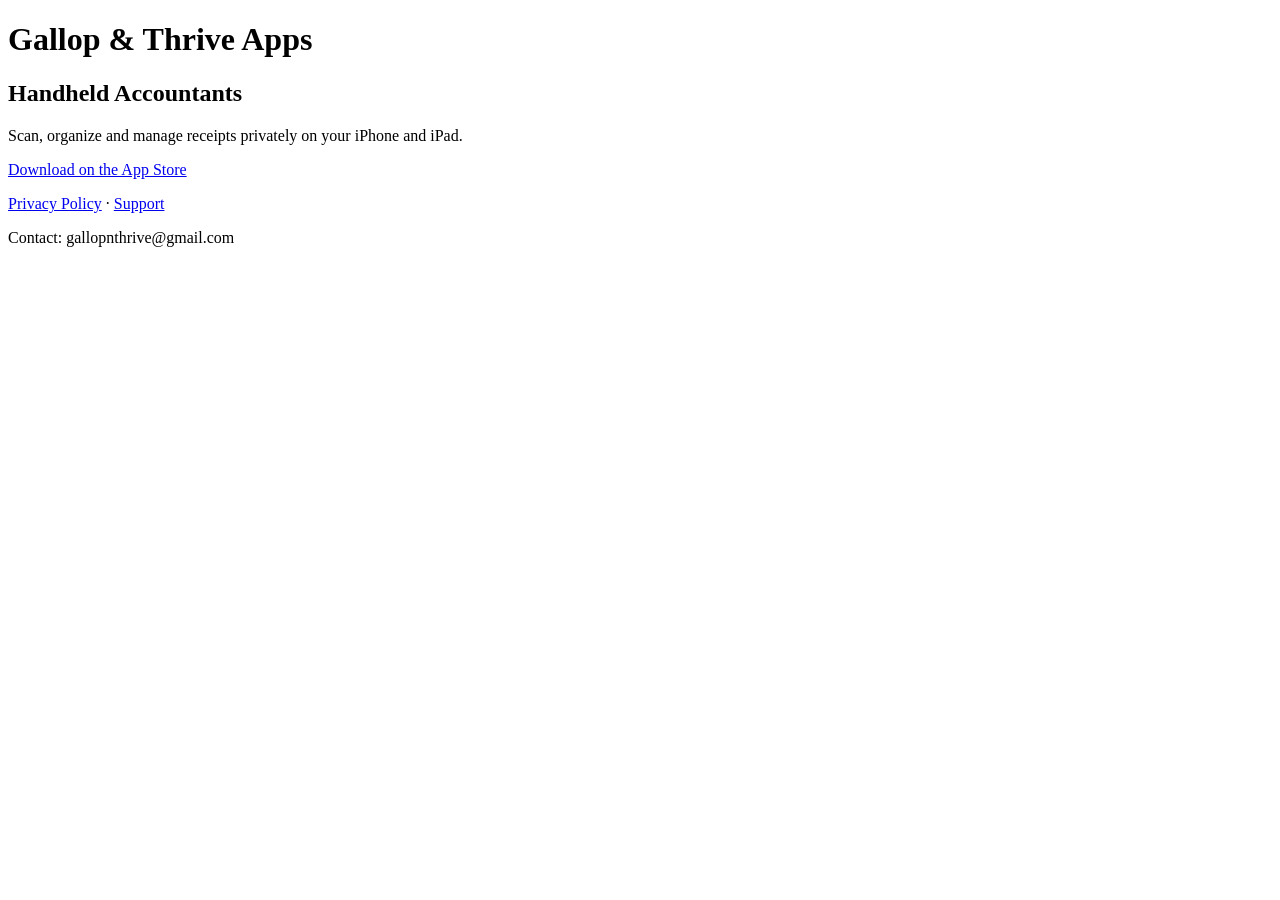
==== index.html @ af6ed869 "Create index.html" ====
<!doctype html>
<html lang="en">
<head>
    <meta charset="utf-8">
    <meta name="viewport" content="width=device-width, initial-scale=1">
    <title>Gallop & Thrive Apps</title>
</head>
<body>
    <main>
        <h1>Gallop & Thrive Apps</h1>

        <h2>Handheld Accountants</h2>
        <p>
            Scan, organize and manage receipts privately on your iPhone
            and iPad.
        </p>

        <p>
            <a href="https://apps.apple.com/app/id6785436951">
                Download on the App Store
            </a>
        </p>

        <p>
            <a href="/Handheld-Accountants/">Privacy Policy</a>
            ·
            <a href="/Handheld-Accountants/support.html">Support</a>
        </p>

        <p>Contact: gallopnthrive@gmail.com</p>
    </main>
</body>
</html>
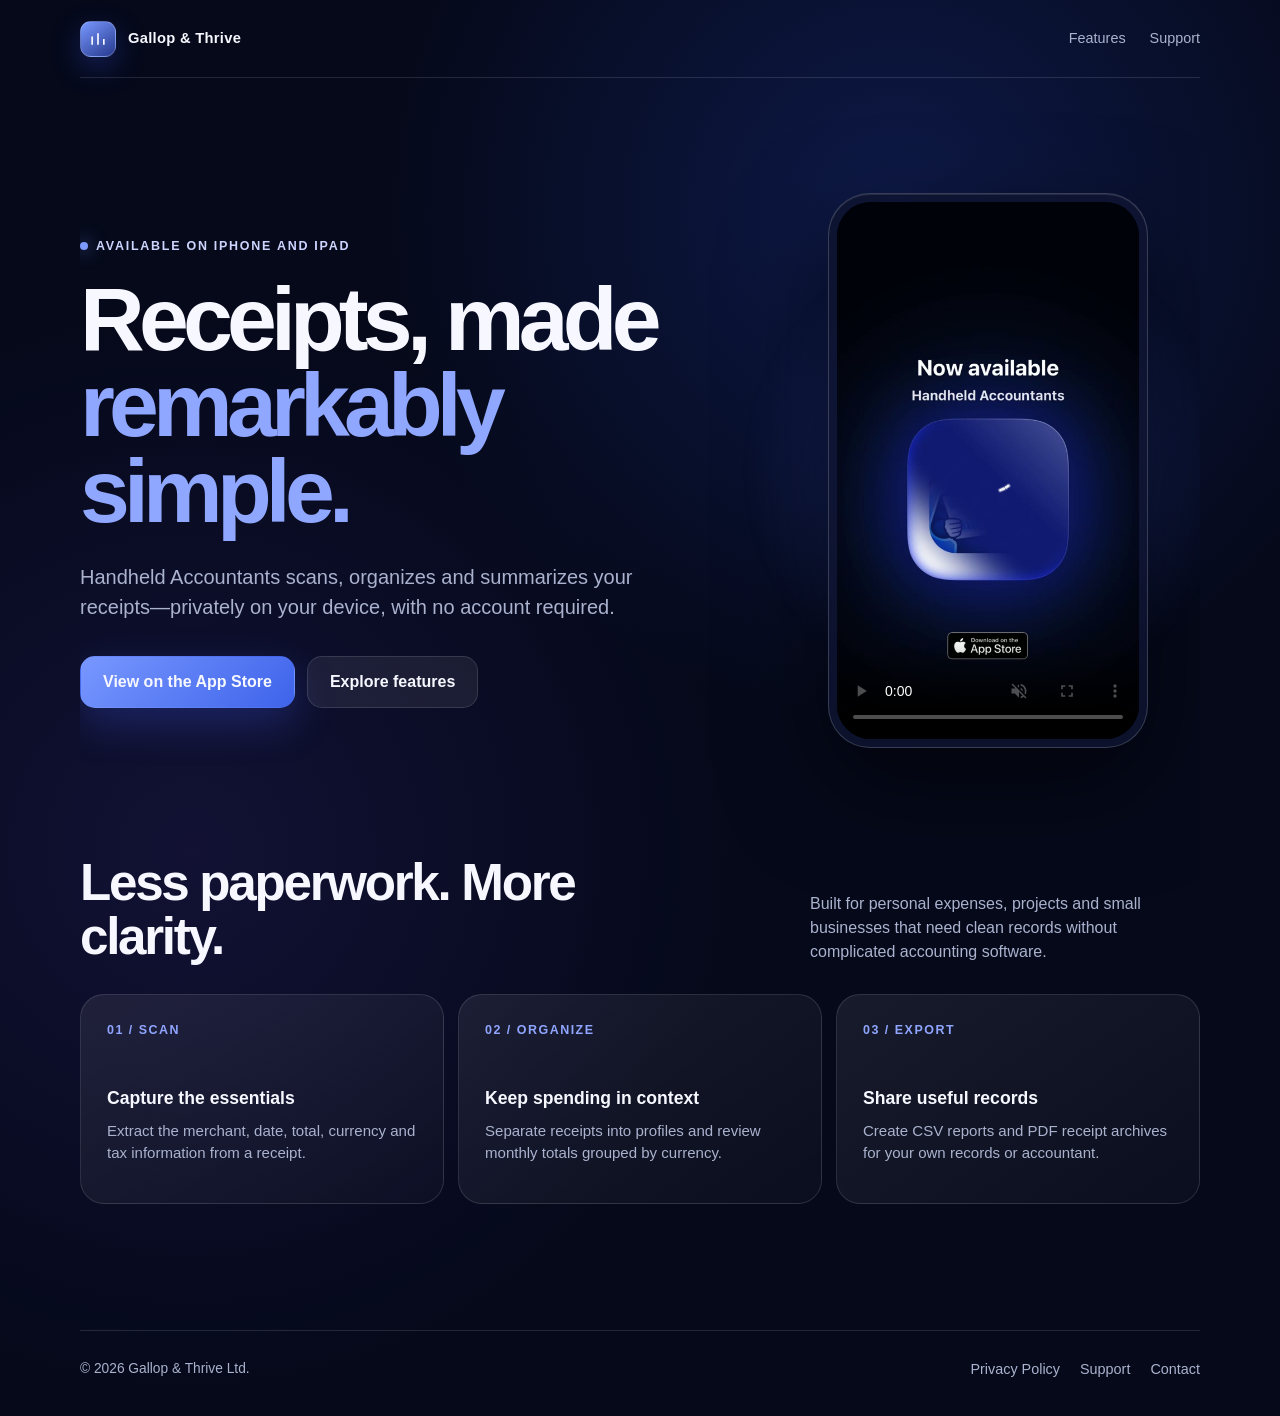
==== commit bcd94178: "Add files via upload App home page" ====
--- a/index.html
+++ b/index.html
@@ -1,33 +1,360 @@
 <!doctype html>
 <html lang="en">
 <head>
-    <meta charset="utf-8">
-    <meta name="viewport" content="width=device-width, initial-scale=1">
-    <title>Gallop & Thrive Apps</title>
+  <meta charset="utf-8">
+  <meta name="viewport" content="width=device-width, initial-scale=1">
+  <meta name="theme-color" content="#05091a">
+  <meta name="description" content="Gallop & Thrive creates thoughtful, privacy-minded apps including Handheld Accountants, a receipt scanner for iPhone and iPad.">
+  <title>Gallop & Thrive Apps</title>
+  <style>
+    :root {
+      color-scheme: dark;
+      --ink: #f7f8ff;
+      --muted: #aab2ce;
+      --blue: #6487ff;
+      --blue-strong: #3e63ea;
+      --line: rgba(255, 255, 255, .12);
+      --surface: rgba(255, 255, 255, .07);
+      --page: #05091a;
+    }
+
+    * { box-sizing: border-box; }
+
+    html { scroll-behavior: smooth; }
+
+    body {
+      margin: 0;
+      color: var(--ink);
+      background:
+        radial-gradient(circle at 70% 15%, rgba(42, 78, 216, .24), transparent 32rem),
+        radial-gradient(circle at 15% 60%, rgba(85, 62, 190, .16), transparent 34rem),
+        var(--page);
+      font-family: -apple-system, BlinkMacSystemFont, "SF Pro Display", "Segoe UI", sans-serif;
+      line-height: 1.5;
+      min-height: 100vh;
+    }
+
+    a { color: inherit; }
+
+    .shell {
+      width: min(1120px, calc(100% - 40px));
+      margin: 0 auto;
+    }
+
+    header {
+      display: flex;
+      align-items: center;
+      justify-content: space-between;
+      min-height: 78px;
+      border-bottom: 1px solid var(--line);
+    }
+
+    .brand {
+      display: flex;
+      align-items: center;
+      gap: 12px;
+      font-size: .92rem;
+      font-weight: 700;
+      letter-spacing: .02em;
+      text-decoration: none;
+    }
+
+    .brand-mark {
+      display: grid;
+      place-items: center;
+      width: 36px;
+      height: 36px;
+      border: 1px solid rgba(255, 255, 255, .2);
+      border-radius: 11px;
+      background: linear-gradient(145deg, #7898ff, #26398d);
+      box-shadow: 0 10px 28px rgba(46, 74, 205, .35);
+    }
+
+    .brand-mark svg { width: 20px; }
+
+    nav { display: flex; gap: 24px; }
+
+    nav a, footer a {
+      color: var(--muted);
+      font-size: .9rem;
+      text-decoration: none;
+    }
+
+    nav a:hover, footer a:hover { color: var(--ink); }
+
+    main { overflow: hidden; }
+
+    .hero {
+      display: grid;
+      grid-template-columns: minmax(0, 1.05fr) minmax(300px, .75fr);
+      gap: clamp(46px, 8vw, 110px);
+      align-items: center;
+      padding: clamp(64px, 9vw, 118px) 0 84px;
+    }
+
+    .eyebrow {
+      display: inline-flex;
+      align-items: center;
+      gap: 8px;
+      margin: 0 0 20px;
+      color: #cdd5ff;
+      font-size: .78rem;
+      font-weight: 700;
+      letter-spacing: .14em;
+      text-transform: uppercase;
+    }
+
+    .eyebrow::before {
+      content: "";
+      width: 8px;
+      height: 8px;
+      border-radius: 50%;
+      background: #7c9aff;
+      box-shadow: 0 0 18px #6f8fff;
+    }
+
+    h1 {
+      max-width: 760px;
+      margin: 0;
+      font-size: clamp(3rem, 7vw, 5.7rem);
+      font-weight: 760;
+      letter-spacing: -.065em;
+      line-height: .96;
+    }
+
+    h1 span {
+      display: block;
+      color: #90a7ff;
+    }
+
+    .lede {
+      max-width: 610px;
+      margin: 28px 0 34px;
+      color: var(--muted);
+      font-size: clamp(1.05rem, 2vw, 1.25rem);
+    }
+
+    .actions {
+      display: flex;
+      flex-wrap: wrap;
+      gap: 12px;
+    }
+
+    .button {
+      display: inline-flex;
+      align-items: center;
+      justify-content: center;
+      min-height: 52px;
+      padding: 0 22px;
+      border: 1px solid var(--line);
+      border-radius: 15px;
+      background: var(--surface);
+      font-weight: 700;
+      text-decoration: none;
+      transition: transform .2s ease, background .2s ease;
+    }
+
+    .button.primary {
+      border-color: transparent;
+      background: linear-gradient(135deg, #7897ff, var(--blue-strong));
+      box-shadow: 0 15px 42px rgba(55, 84, 220, .32);
+    }
+
+    .button:hover { transform: translateY(-2px); }
+
+    .phone-stage {
+      position: relative;
+      display: grid;
+      place-items: center;
+    }
+
+    .phone-stage::before {
+      position: absolute;
+      z-index: -1;
+      content: "";
+      width: 120%;
+      aspect-ratio: 1;
+      border-radius: 50%;
+      background: radial-gradient(circle, rgba(59, 91, 232, .4), transparent 67%);
+      filter: blur(8px);
+    }
+
+    .video-frame {
+      width: min(100%, 320px);
+      padding: 8px;
+      border: 1px solid rgba(255, 255, 255, .18);
+      border-radius: 42px;
+      background: rgba(15, 20, 48, .86);
+      box-shadow: 0 38px 100px rgba(0, 0, 0, .52), inset 0 1px rgba(255, 255, 255, .1);
+    }
+
+    video {
+      display: block;
+      width: 100%;
+      border-radius: 34px;
+      background: #02040d;
+    }
+
+    .features {
+      padding: 24px 0 clamp(74px, 10vw, 126px);
+    }
+
+    .features-intro {
+      display: flex;
+      justify-content: space-between;
+      gap: 30px;
+      align-items: end;
+      margin-bottom: 30px;
+    }
+
+    h2 {
+      max-width: 570px;
+      margin: 0;
+      font-size: clamp(2rem, 4vw, 3.25rem);
+      letter-spacing: -.045em;
+      line-height: 1.05;
+    }
+
+    .features-intro p {
+      max-width: 390px;
+      margin: 0;
+      color: var(--muted);
+    }
+
+    .feature-grid {
+      display: grid;
+      grid-template-columns: repeat(3, 1fr);
+      gap: 14px;
+    }
+
+    .feature {
+      min-height: 210px;
+      padding: 26px;
+      border: 1px solid var(--line);
+      border-radius: 24px;
+      background: linear-gradient(145deg, rgba(255,255,255,.075), rgba(255,255,255,.025));
+    }
+
+    .feature-number {
+      display: block;
+      margin-bottom: 46px;
+      color: #8fa5ff;
+      font-size: .78rem;
+      font-weight: 800;
+      letter-spacing: .12em;
+    }
+
+    .feature h3 { margin: 0 0 8px; font-size: 1.1rem; }
+    .feature p { margin: 0; color: var(--muted); font-size: .94rem; }
+
+    footer {
+      display: flex;
+      align-items: center;
+      justify-content: space-between;
+      gap: 24px;
+      padding: 28px 0 36px;
+      border-top: 1px solid var(--line);
+      color: var(--muted);
+      font-size: .86rem;
+    }
+
+    .footer-links { display: flex; flex-wrap: wrap; gap: 20px; }
+
+    @media (max-width: 760px) {
+      .shell { width: min(100% - 28px, 560px); }
+      nav a:not(:last-child) { display: none; }
+      .hero { grid-template-columns: 1fr; padding-top: 58px; text-align: center; }
+      .hero-copy { display: grid; justify-items: center; }
+      h1 { font-size: clamp(3rem, 15vw, 4.5rem); }
+      .phone-stage { margin-top: 4px; }
+      .features-intro { display: block; text-align: center; }
+      .features-intro p { margin: 16px auto 0; }
+      .feature-grid { grid-template-columns: 1fr; }
+      .feature { min-height: 180px; text-align: left; }
+      .feature-number { margin-bottom: 34px; }
+      footer { flex-direction: column; align-items: flex-start; }
+    }
+
+    @media (prefers-reduced-motion: reduce) {
+      html { scroll-behavior: auto; }
+      .button { transition: none; }
+    }
+  </style>
 </head>
 <body>
+  <div class="shell">
+    <header>
+      <a class="brand" href="/" aria-label="Gallop and Thrive home">
+        <span class="brand-mark" aria-hidden="true">
+          <svg viewBox="0 0 24 24" fill="none" stroke="currentColor" stroke-width="2">
+            <path d="M5 19V9m7 10V5m7 14v-7"/>
+          </svg>
+        </span>
+        Gallop &amp; Thrive
+      </a>
+      <nav aria-label="Main navigation">
+        <a href="#features">Features</a>
+        <a href="/Handheld-Accountants/support.html">Support</a>
+      </nav>
+    </header>
+
     <main>
-        <h1>Gallop & Thrive Apps</h1>
-
-        <h2>Handheld Accountants</h2>
-        <p>
-            Scan, organize and manage receipts privately on your iPhone
-            and iPad.
-        </p>
-
-        <p>
-            <a href="https://apps.apple.com/app/id6785436951">
-                Download on the App Store
-            </a>
-        </p>
-
-        <p>
-            <a href="/Handheld-Accountants/">Privacy Policy</a>
-            ·
-            <a href="/Handheld-Accountants/support.html">Support</a>
-        </p>
-
-        <p>Contact: gallopnthrive@gmail.com</p>
+      <section class="hero" aria-labelledby="hero-title">
+        <div class="hero-copy">
+          <p class="eyebrow">Available on iPhone and iPad</p>
+          <h1 id="hero-title">Receipts, made <span>remarkably simple.</span></h1>
+          <p class="lede">
+            Handheld Accountants scans, organizes and summarizes your receipts—privately on your device, with no account required.
+          </p>
+          <div class="actions">
+            <a class="button primary" href="https://apps.apple.com/app/id6785436951">View on the App Store</a>
+            <a class="button" href="#features">Explore features</a>
+          </div>
+        </div>
+
+        <div class="phone-stage" aria-label="Handheld Accountants app preview">
+          <div class="video-frame">
+            <video autoplay muted loop playsinline controls preload="metadata" poster="assets/handheld-accountants-poster.jpg">
+              <source src="assets/handheld-accountants-preview.mp4" type="video/mp4">
+              Your browser does not support embedded video.
+            </video>
+          </div>
+        </div>
+      </section>
+
+      <section class="features" id="features" aria-labelledby="features-title">
+        <div class="features-intro">
+          <h2 id="features-title">Less paperwork. More clarity.</h2>
+          <p>Built for personal expenses, projects and small businesses that need clean records without complicated accounting software.</p>
+        </div>
+        <div class="feature-grid">
+          <article class="feature">
+            <span class="feature-number">01 / SCAN</span>
+            <h3>Capture the essentials</h3>
+            <p>Extract the merchant, date, total, currency and tax information from a receipt.</p>
+          </article>
+          <article class="feature">
+            <span class="feature-number">02 / ORGANIZE</span>
+            <h3>Keep spending in context</h3>
+            <p>Separate receipts into profiles and review monthly totals grouped by currency.</p>
+          </article>
+          <article class="feature">
+            <span class="feature-number">03 / EXPORT</span>
+            <h3>Share useful records</h3>
+            <p>Create CSV reports and PDF receipt archives for your own records or accountant.</p>
+          </article>
+        </div>
+      </section>
     </main>
+
+    <footer>
+      <span>&copy; 2026 Gallop &amp; Thrive Ltd.</span>
+      <div class="footer-links">
+        <a href="/Handheld-Accountants/">Privacy Policy</a>
+        <a href="/Handheld-Accountants/support.html">Support</a>
+        <a href="mailto:gallopnthrive@gmail.com">Contact</a>
+      </div>
+    </footer>
+  </div>
 </body>
 </html>
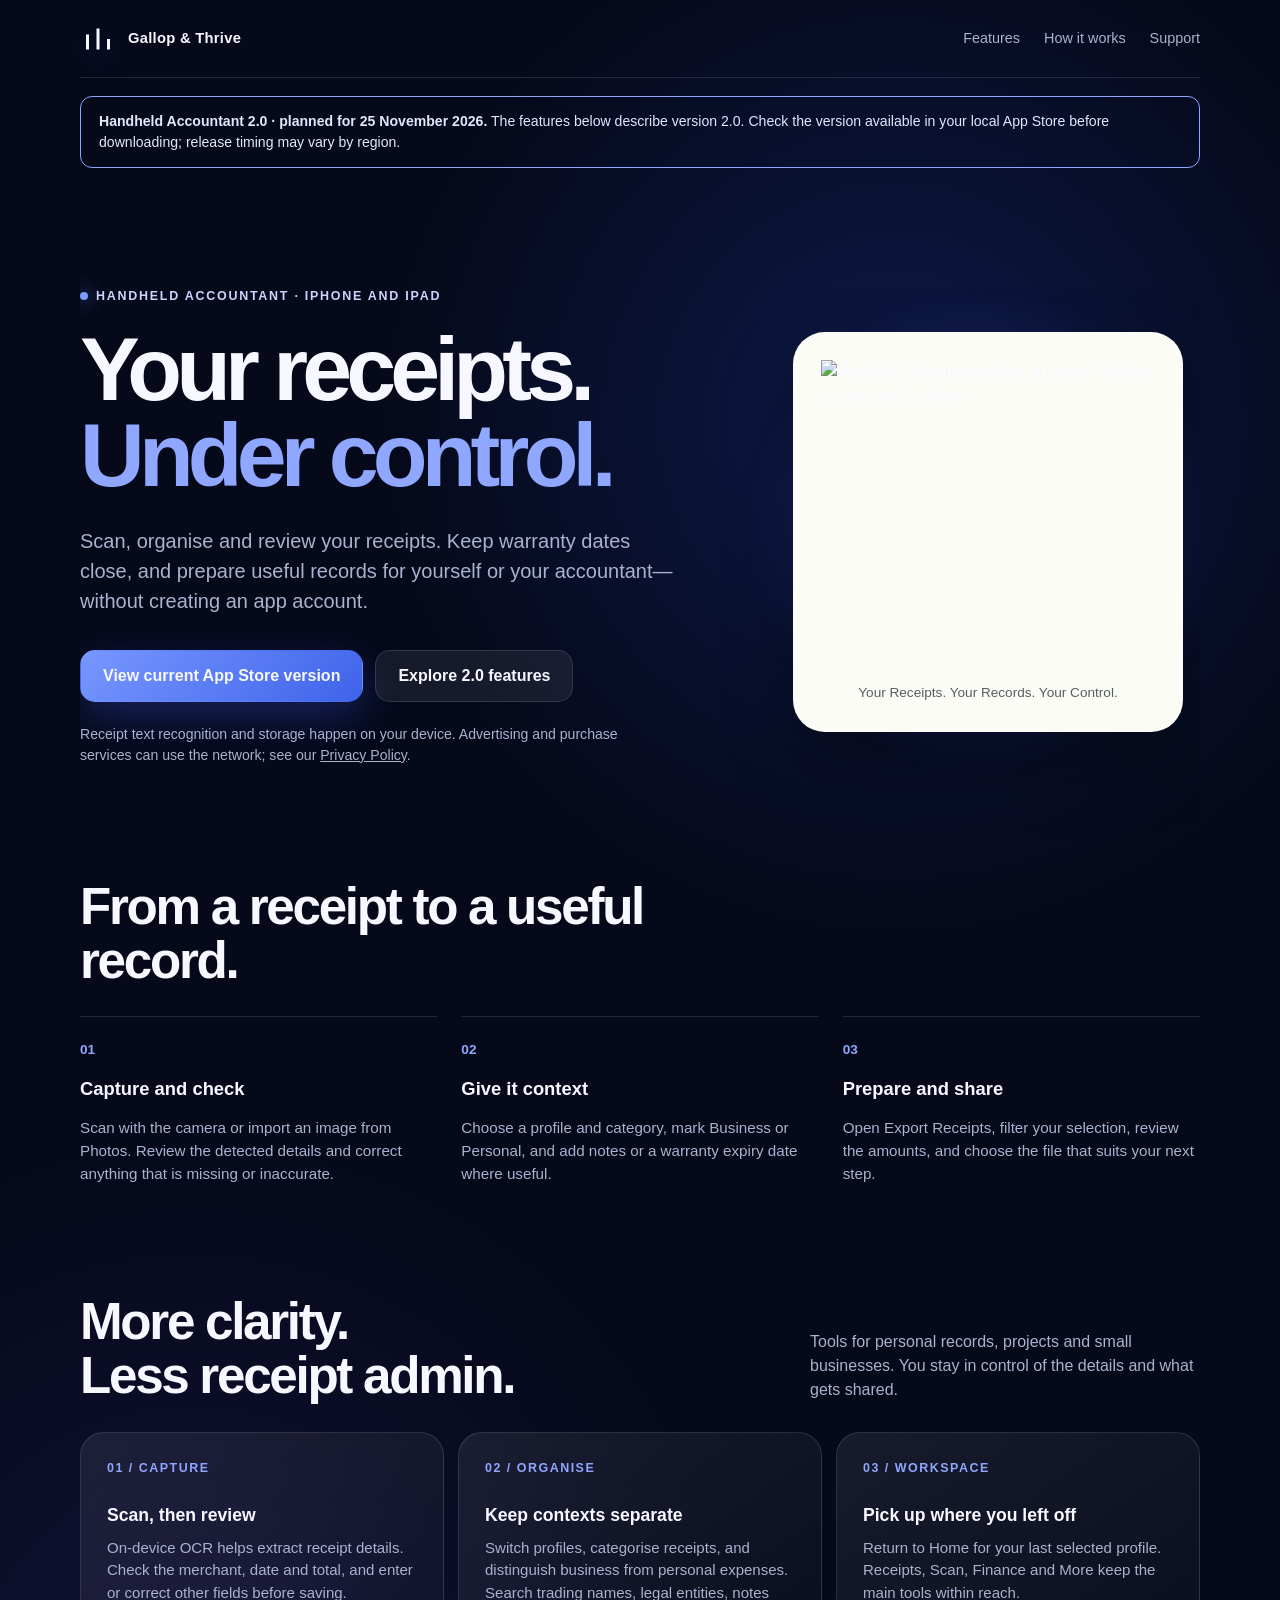
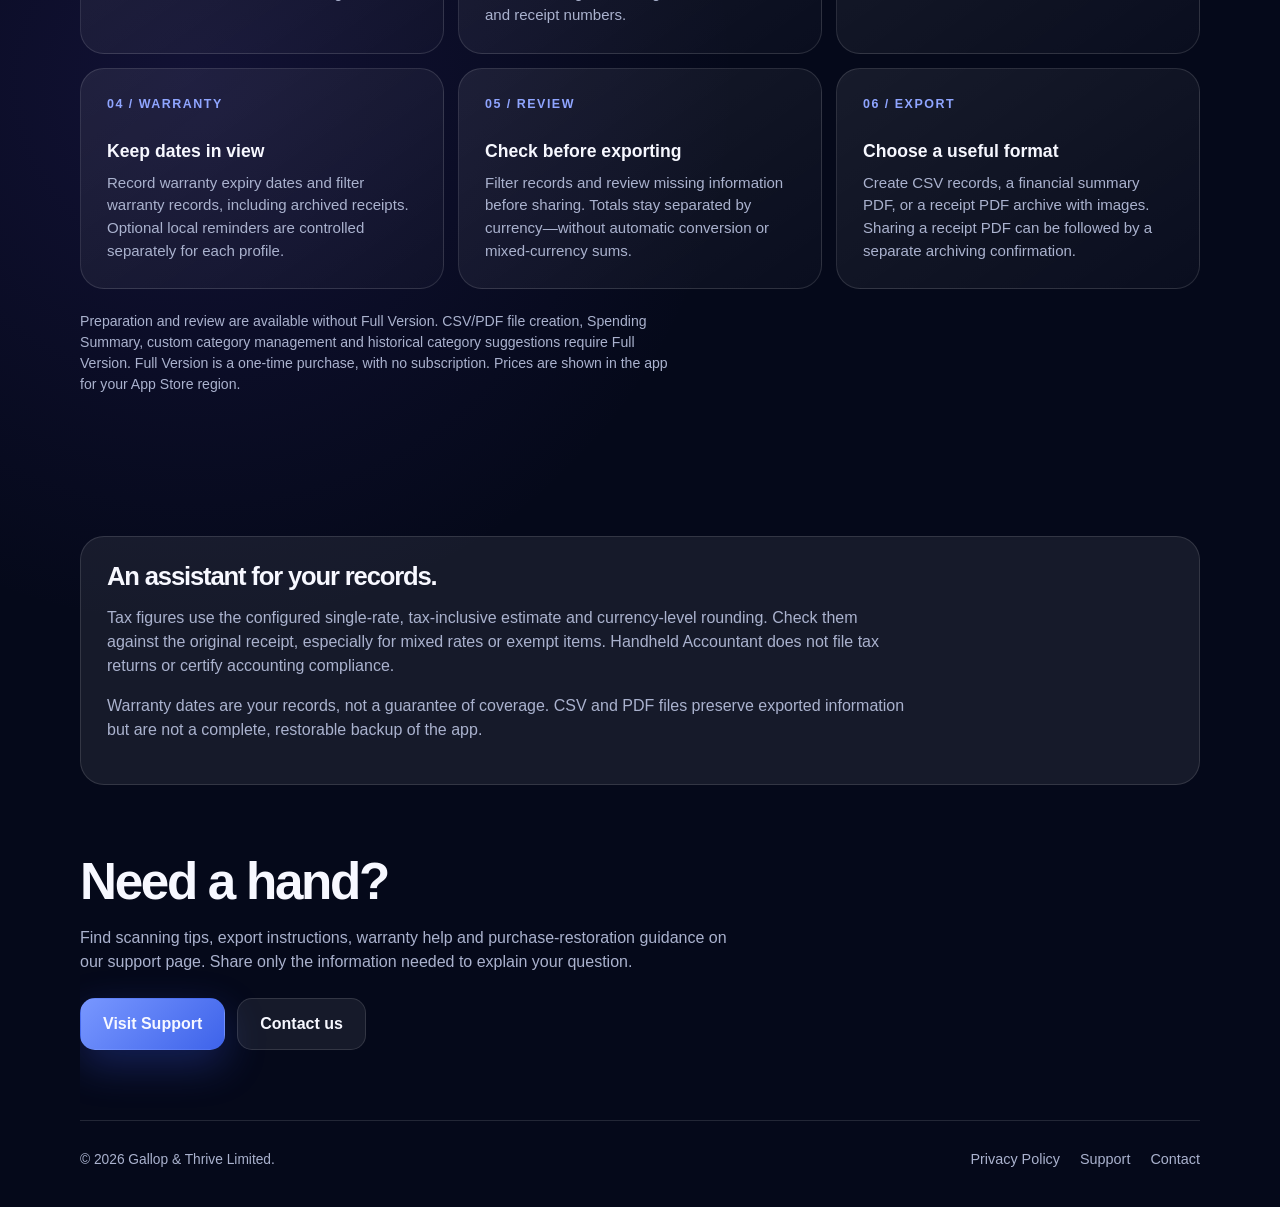
==== commit 5eb55690: "Update homepage for Handheld Accountant 2.0" ====
--- a/index.html
+++ b/index.html
@@ -1,12 +1,12 @@
 <!doctype html>
 <html lang="en">
 <head>
-  <meta charset="utf-8">
-  <meta name="viewport" content="width=device-width, initial-scale=1">
-  <meta name="theme-color" content="#05091a">
-  <meta name="description" content="Gallop & Thrive creates thoughtful, privacy-minded apps including Handheld Accountants, a receipt scanner for iPhone and iPad.">
-  <title>Gallop & Thrive Apps</title>
-  <style>
+<meta charset="utf-8">
+<meta name="viewport" content="width=device-width, initial-scale=1">
+<meta name="theme-color" content="#05091a">
+<meta name="description" content="Handheld Accountant 2.0: scan and organise receipts, track warranty dates, and prepare CSV and PDF exports on iPhone and iPad.">
+<title>Handheld Accountant | Gallop &amp; Thrive</title>
+<style>
     :root {
       color-scheme: dark;
       --ink: #f7f8ff;
@@ -64,13 +64,15 @@
       place-items: center;
       width: 36px;
       height: 36px;
-      border: 1px solid rgba(255, 255, 255, .2);
-      border-radius: 11px;
-      background: linear-gradient(145deg, #7898ff, #26398d);
-      box-shadow: 0 10px 28px rgba(46, 74, 205, .35);
-    }
-
-    .brand-mark svg { width: 20px; }
+      filter: drop-shadow(0 8px 14px rgba(46, 74, 205, .42));
+    }
+
+    .brand-mark img {
+      display: block;
+      width: 100%;
+      height: 100%;
+      object-fit: contain;
+    }
 
     nav { display: flex; gap: 24px; }
 
@@ -279,82 +281,126 @@
       html { scroll-behavior: auto; }
       .button { transition: none; }
     }
-  </style>
+  
+.draft-note { margin: 18px 0 0; padding: 14px 18px; border: 1px solid #8fa5ff; border-radius: 12px; color: #e2e7ff; font-size: .88rem; }
+.brand-panel { margin: 0; width: 100%; max-width: 390px; padding: 28px; background: #fcfcf7; border-radius: 32px; box-shadow: 0 30px 70px #0005; }
+.brand-panel img { width: 100%; height: auto; display: block; }
+.brand-panel figcaption { color: #53625d; font-size: .85rem; text-align: center; margin-top: 18px; }
+.privacy-note { color: var(--muted); font-size: .88rem; max-width: 590px; margin-top: 22px; }
+.workflow { padding: 16px 0 70px; }
+.workflow h2 { margin-bottom: 28px; }
+.workflow ol { list-style: none; padding: 0; margin: 0; display: grid; grid-template-columns: repeat(3,minmax(0,1fr)); gap: 24px; counter-reset: step; }
+.workflow li { border-top: 1px solid var(--line); padding-top: 20px; counter-increment: step; }
+.workflow li::before { content: "0" counter(step); color: #90a7ff; font-size: .85rem; font-weight: 750; }
+.workflow h3 { font-size: 1.15rem; margin: 14px 0 10px; }
+.workflow p { color: var(--muted); font-size: .95rem; }
+.feature { min-height: 210px; }
+.feature-number { margin-bottom: 24px; }
+.boundaries { margin: 0 0 70px; padding: 26px; border: 1px solid var(--line); border-radius: 24px; background: var(--surface); }
+.boundaries h2 { font-size: 1.6rem; }
+.boundaries p { color: var(--muted); max-width: 800px; }
+.final-action { padding: 0 0 70px; }
+.final-action h2 { margin-bottom: 18px; }
+.final-action p { color: var(--muted); max-width: 650px; margin-bottom: 24px; }
+a:focus-visible { outline: 3px solid #c6d2ff; outline-offset: 5px; }
+.skip-link { position: absolute; left: 16px; top: -100px; padding: 12px; background: white; color: #05091a; z-index: 10; }
+.skip-link:focus { top: 12px; }
+@media (max-width:760px) {
+  header { flex-wrap: wrap; gap: 12px; padding: 16px 0; }
+  nav { flex-wrap: wrap; gap: 16px; }
+  nav a:not(:last-child) { display: inline; }
+  .workflow ol { grid-template-columns: 1fr; }
+  .brand-panel { max-width: 320px; }
+  .draft-note { text-align: left; }
+}
+</style>
 </head>
 <body>
-  <div class="shell">
-    <header>
-      <a class="brand" href="/" aria-label="Gallop and Thrive home">
-        <span class="brand-mark" aria-hidden="true">
-          <svg viewBox="0 0 24 24" fill="none" stroke="currentColor" stroke-width="2">
-            <path d="M5 19V9m7 10V5m7 14v-7"/>
-          </svg>
-        </span>
-        Gallop &amp; Thrive
-      </a>
-      <nav aria-label="Main navigation">
-        <a href="#features">Features</a>
-        <a href="/Handheld-Accountants/support.html">Support</a>
-      </nav>
-    </header>
-
-    <main>
-      <section class="hero" aria-labelledby="hero-title">
-        <div class="hero-copy">
-          <p class="eyebrow">Available on iPhone and iPad</p>
-          <h1 id="hero-title">Receipts, made <span>remarkably simple.</span></h1>
-          <p class="lede">
-            Handheld Accountants scans, organizes and summarizes your receipts—privately on your device, with no account required.
-          </p>
-          <div class="actions">
-            <a class="button primary" href="https://apps.apple.com/app/id6785436951">View on the App Store</a>
-            <a class="button" href="#features">Explore features</a>
-          </div>
-        </div>
-
-        <div class="phone-stage" aria-label="Handheld Accountants app preview">
-          <div class="video-frame">
-            <video autoplay muted loop playsinline controls preload="metadata" poster="assets/handheld-accountants-poster.jpg">
-              <source src="assets/handheld-accountants-preview.mp4" type="video/mp4">
-              Your browser does not support embedded video.
-            </video>
-          </div>
-        </div>
-      </section>
-
-      <section class="features" id="features" aria-labelledby="features-title">
-        <div class="features-intro">
-          <h2 id="features-title">Less paperwork. More clarity.</h2>
-          <p>Built for personal expenses, projects and small businesses that need clean records without complicated accounting software.</p>
-        </div>
-        <div class="feature-grid">
-          <article class="feature">
-            <span class="feature-number">01 / SCAN</span>
-            <h3>Capture the essentials</h3>
-            <p>Extract the merchant, date, total, currency and tax information from a receipt.</p>
-          </article>
-          <article class="feature">
-            <span class="feature-number">02 / ORGANIZE</span>
-            <h3>Keep spending in context</h3>
-            <p>Separate receipts into profiles and review monthly totals grouped by currency.</p>
-          </article>
-          <article class="feature">
-            <span class="feature-number">03 / EXPORT</span>
-            <h3>Share useful records</h3>
-            <p>Create CSV reports and PDF receipt archives for your own records or accountant.</p>
-          </article>
-        </div>
-      </section>
-    </main>
-
-    <footer>
-      <span>&copy; 2026 Gallop &amp; Thrive Ltd.</span>
-      <div class="footer-links">
-        <a href="/Handheld-Accountants/">Privacy Policy</a>
-        <a href="/Handheld-Accountants/support.html">Support</a>
-        <a href="mailto:gallopnthrive@gmail.com">Contact</a>
-      </div>
-    </footer>
-  </div>
+<a class="skip-link" href="#main">Skip to content</a>
+<div class="shell">
+<header>
+<a class="brand" href="https://gallopnthrive-web.github.io/" aria-label="Gallop and Thrive home">
+<span class="brand-mark" aria-hidden="true"><svg viewBox="0 0 24 24" fill="none" stroke="currentColor" stroke-width="2"><path d="M5 19V9m7 10V5m7 14v-7"/></svg></span>
+Gallop &amp; Thrive
+</a>
+<nav aria-label="Main navigation">
+<a href="#features">Features</a>
+<a href="#workflow">How it works</a>
+<a href="https://gallopnthrive-web.github.io/Handheld-Accountants/support.html">Support</a>
+</nav>
+</header>
+
+<aside class="draft-note" aria-label="Release notice"><strong>Handheld Accountant 2.0 · planned for 25 November 2026.</strong> The features below describe version 2.0. Check the version available in your local App Store before downloading; release timing may vary by region.</aside>
+
+<main id="main">
+<section class="hero" aria-labelledby="hero-title">
+<div class="hero-copy">
+<p class="eyebrow">Handheld Accountant · iPhone and iPad</p>
+<h1 id="hero-title">Your receipts.<span>Under control.</span></h1>
+<p class="lede">Scan, organise and review your receipts. Keep warranty dates close, and prepare useful records for yourself or your accountant—without creating an app account.</p>
+<div class="actions">
+<a class="button primary" href="https://apps.apple.com/app/id6785436951">View current App Store version</a>
+<a class="button" href="#features">Explore 2.0 features</a>
+</div>
+<p class="privacy-note">Receipt text recognition and storage happen on your device. Advertising and purchase services can use the network; see our <a href="https://gallopnthrive-web.github.io/Handheld-Accountants/">Privacy Policy</a>.</p>
+</div>
+<div class="phone-stage">
+<figure class="brand-panel">
+<img src="assets/handheld-accountant-logo.png" width="1312" height="1199" alt="Handheld Accountant logo: a person holding a chart and a phone">
+<figcaption>Your Receipts. Your Records. Your Control.</figcaption>
+</figure>
+</div>
+</section>
+
+<section class="workflow" id="workflow" aria-labelledby="workflow-title">
+<h2 id="workflow-title">From a receipt to a useful record.</h2>
+<ol>
+<li><h3>Capture and check</h3><p>Scan with the camera or import an image from Photos. Review the detected details and correct anything that is missing or inaccurate.</p></li>
+<li><h3>Give it context</h3><p>Choose a profile and category, mark Business or Personal, and add notes or a warranty expiry date where useful.</p></li>
+<li><h3>Prepare and share</h3><p>Open Export Receipts, filter your selection, review the amounts, and choose the file that suits your next step.</p></li>
+</ol>
+</section>
+
+<section class="features" id="features" aria-labelledby="features-title">
+<div class="features-intro">
+<h2 id="features-title">More clarity.<br>Less receipt admin.</h2>
+<p>Tools for personal records, projects and small businesses. You stay in control of the details and what gets shared.</p>
+</div>
+<div class="feature-grid">
+<article class="feature"><span class="feature-number">01 / CAPTURE</span><h3>Scan, then review</h3><p>On-device OCR helps extract receipt details. Check the merchant, date and total, and enter or correct other fields before saving.</p></article>
+<article class="feature"><span class="feature-number">02 / ORGANISE</span><h3>Keep contexts separate</h3><p>Switch profiles, categorise receipts, and distinguish business from personal expenses. Search trading names, legal entities, notes and receipt numbers.</p></article>
+<article class="feature"><span class="feature-number">03 / WORKSPACE</span><h3>Pick up where you left off</h3><p>Return to Home for your last selected profile. Receipts, Scan, Finance and More keep the main tools within reach.</p></article>
+<article class="feature"><span class="feature-number">04 / WARRANTY</span><h3>Keep dates in view</h3><p>Record warranty expiry dates and filter warranty records, including archived receipts. Optional local reminders are controlled separately for each profile.</p></article>
+<article class="feature"><span class="feature-number">05 / REVIEW</span><h3>Check before exporting</h3><p>Filter records and review missing information before sharing. Totals stay separated by currency—without automatic conversion or mixed-currency sums.</p></article>
+<article class="feature"><span class="feature-number">06 / EXPORT</span><h3>Choose a useful format</h3><p>Create CSV records, a financial summary PDF, or a receipt PDF archive with images. Sharing a receipt PDF can be followed by a separate archiving confirmation.</p></article>
+</div>
+<p class="privacy-note">Preparation and review are available without Full Version. CSV/PDF file creation, Spending Summary, custom category management and historical category suggestions require Full Version. Full Version is a one-time purchase, with no subscription. Prices are shown in the app for your App Store region.</p>
+</section>
+
+<section class="boundaries" aria-labelledby="boundaries-title">
+<h2 id="boundaries-title">An assistant for your records.</h2>
+<p>Tax figures use the configured single-rate, tax-inclusive estimate and currency-level rounding. Check them against the original receipt, especially for mixed rates or exempt items. Handheld Accountant does not file tax returns or certify accounting compliance.</p>
+<p>Warranty dates are your records, not a guarantee of coverage. CSV and PDF files preserve exported information but are not a complete, restorable backup of the app.</p>
+</section>
+
+<section class="final-action" aria-labelledby="help-title">
+<h2 id="help-title">Need a hand?</h2>
+<p>Find scanning tips, export instructions, warranty help and purchase-restoration guidance on our support page. Share only the information needed to explain your question.</p>
+<div class="actions">
+<a class="button primary" href="https://gallopnthrive-web.github.io/Handheld-Accountants/support.html">Visit Support</a>
+<a class="button" href="mailto:gallopnthrive@gmail.com?subject=Handheld%20Accountant%20Support">Contact us</a>
+</div>
+</section>
+</main>
+
+<footer>
+<span>© 2026 Gallop &amp; Thrive Limited.</span>
+<div class="footer-links">
+<a href="https://gallopnthrive-web.github.io/Handheld-Accountants/">Privacy Policy</a>
+<a href="https://gallopnthrive-web.github.io/Handheld-Accountants/support.html">Support</a>
+<a href="mailto:gallopnthrive@gmail.com">Contact</a>
+</div>
+</footer>
+</div>
 </body>
 </html>
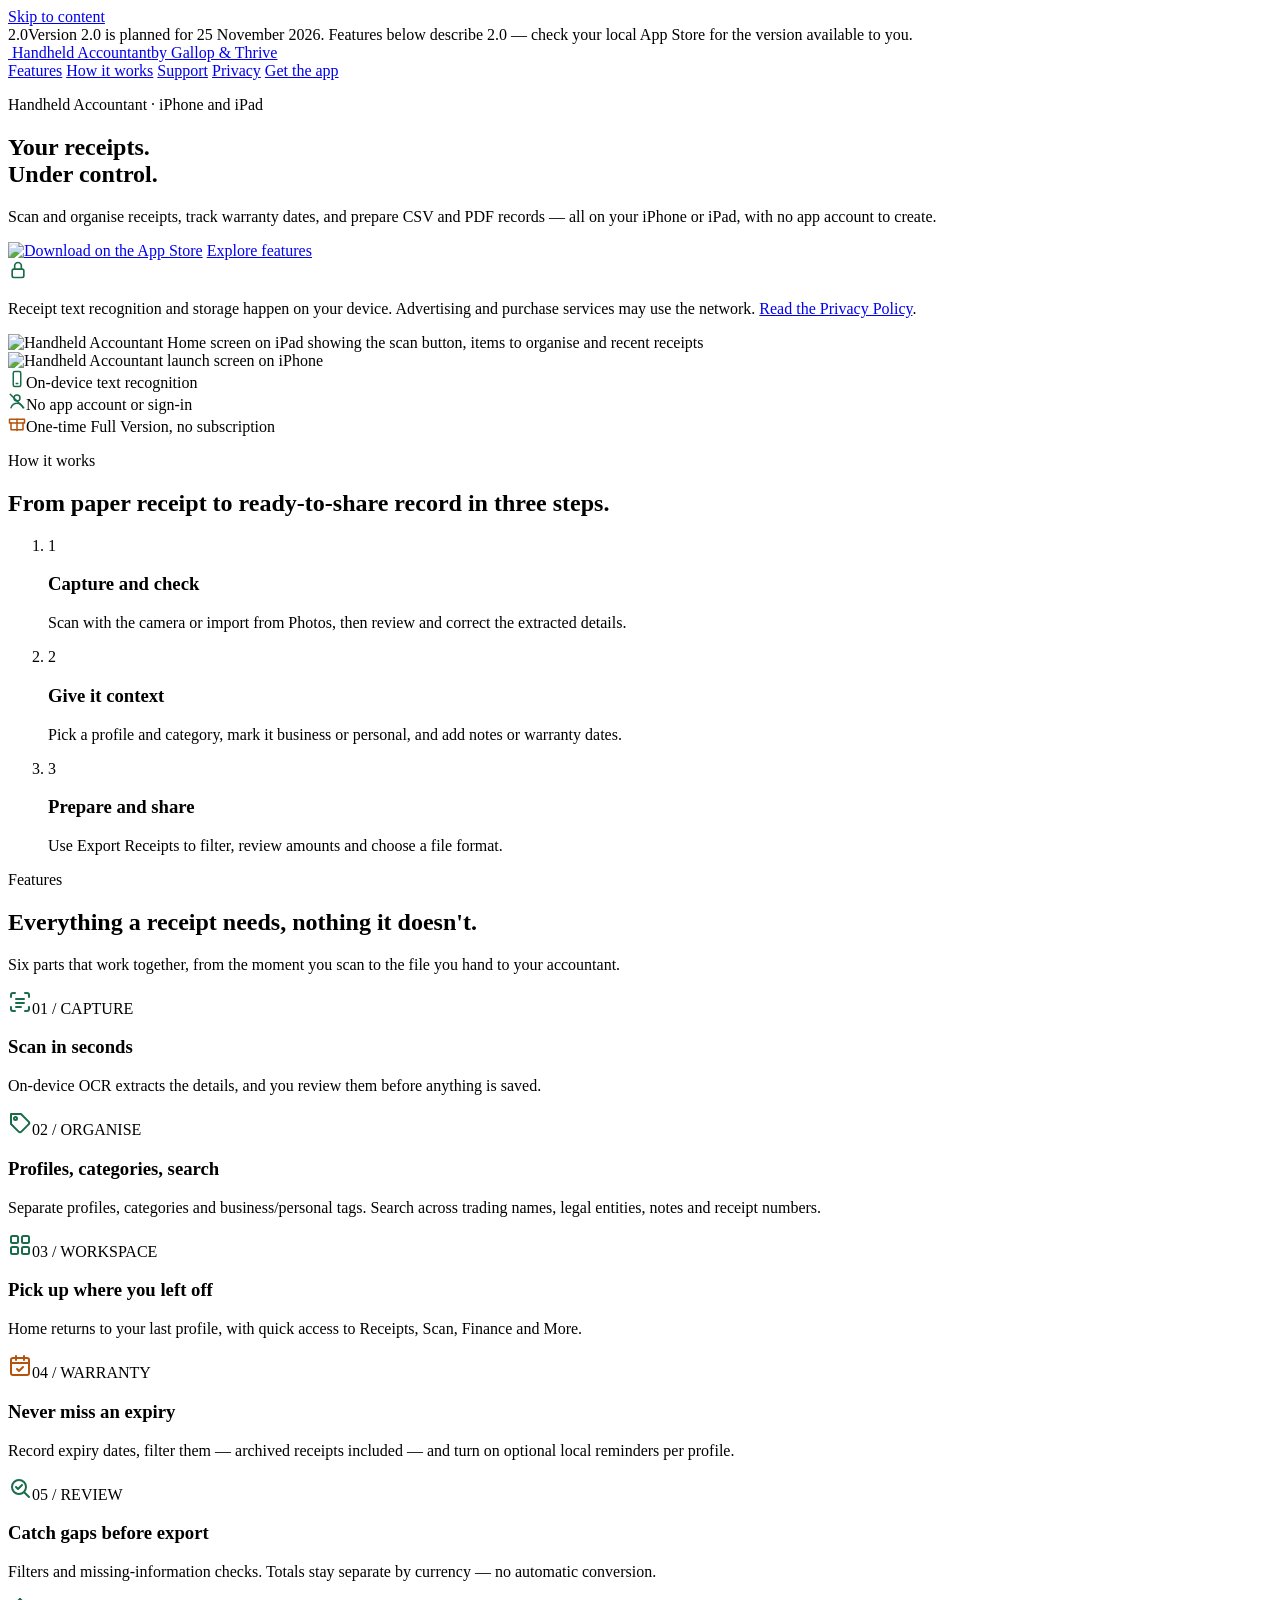
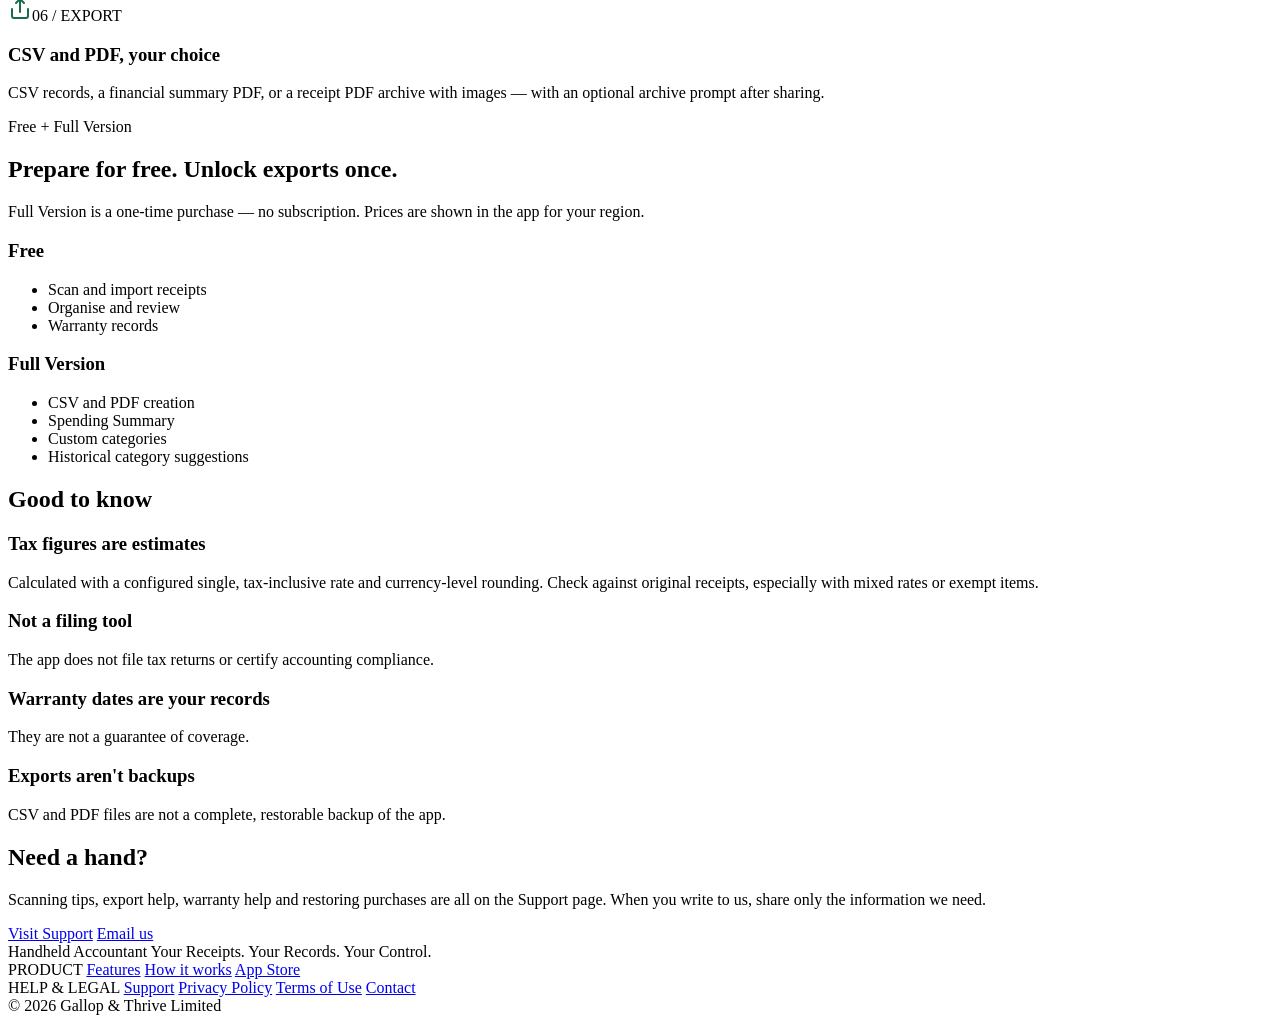
==== commit b4236fb4: "Publish Handheld Accountant 2.0 homepage" ====
--- a/index.html
+++ b/index.html
@@ -1,406 +1,205 @@
-<!doctype html>
+<!DOCTYPE html>
+
 <html lang="en">
 <head>
-<meta charset="utf-8">
-<meta name="viewport" content="width=device-width, initial-scale=1">
-<meta name="theme-color" content="#05091a">
-<meta name="description" content="Handheld Accountant 2.0: scan and organise receipts, track warranty dates, and prepare CSV and PDF exports on iPhone and iPad.">
-<title>Handheld Accountant | Gallop &amp; Thrive</title>
-<style>
-    :root {
-      color-scheme: dark;
-      --ink: #f7f8ff;
-      --muted: #aab2ce;
-      --blue: #6487ff;
-      --blue-strong: #3e63ea;
-      --line: rgba(255, 255, 255, .12);
-      --surface: rgba(255, 255, 255, .07);
-      --page: #05091a;
-    }
-
-    * { box-sizing: border-box; }
-
-    html { scroll-behavior: smooth; }
-
-    body {
-      margin: 0;
-      color: var(--ink);
-      background:
-        radial-gradient(circle at 70% 15%, rgba(42, 78, 216, .24), transparent 32rem),
-        radial-gradient(circle at 15% 60%, rgba(85, 62, 190, .16), transparent 34rem),
-        var(--page);
-      font-family: -apple-system, BlinkMacSystemFont, "SF Pro Display", "Segoe UI", sans-serif;
-      line-height: 1.5;
-      min-height: 100vh;
-    }
-
-    a { color: inherit; }
-
-    .shell {
-      width: min(1120px, calc(100% - 40px));
-      margin: 0 auto;
-    }
-
-    header {
-      display: flex;
-      align-items: center;
-      justify-content: space-between;
-      min-height: 78px;
-      border-bottom: 1px solid var(--line);
-    }
-
-    .brand {
-      display: flex;
-      align-items: center;
-      gap: 12px;
-      font-size: .92rem;
-      font-weight: 700;
-      letter-spacing: .02em;
-      text-decoration: none;
-    }
-
-    .brand-mark {
-      display: grid;
-      place-items: center;
-      width: 36px;
-      height: 36px;
-      filter: drop-shadow(0 8px 14px rgba(46, 74, 205, .42));
-    }
-
-    .brand-mark img {
-      display: block;
-      width: 100%;
-      height: 100%;
-      object-fit: contain;
-    }
-
-    nav { display: flex; gap: 24px; }
-
-    nav a, footer a {
-      color: var(--muted);
-      font-size: .9rem;
-      text-decoration: none;
-    }
-
-    nav a:hover, footer a:hover { color: var(--ink); }
-
-    main { overflow: hidden; }
-
-    .hero {
-      display: grid;
-      grid-template-columns: minmax(0, 1.05fr) minmax(300px, .75fr);
-      gap: clamp(46px, 8vw, 110px);
-      align-items: center;
-      padding: clamp(64px, 9vw, 118px) 0 84px;
-    }
-
-    .eyebrow {
-      display: inline-flex;
-      align-items: center;
-      gap: 8px;
-      margin: 0 0 20px;
-      color: #cdd5ff;
-      font-size: .78rem;
-      font-weight: 700;
-      letter-spacing: .14em;
-      text-transform: uppercase;
-    }
-
-    .eyebrow::before {
-      content: "";
-      width: 8px;
-      height: 8px;
-      border-radius: 50%;
-      background: #7c9aff;
-      box-shadow: 0 0 18px #6f8fff;
-    }
-
-    h1 {
-      max-width: 760px;
-      margin: 0;
-      font-size: clamp(3rem, 7vw, 5.7rem);
-      font-weight: 760;
-      letter-spacing: -.065em;
-      line-height: .96;
-    }
-
-    h1 span {
-      display: block;
-      color: #90a7ff;
-    }
-
-    .lede {
-      max-width: 610px;
-      margin: 28px 0 34px;
-      color: var(--muted);
-      font-size: clamp(1.05rem, 2vw, 1.25rem);
-    }
-
-    .actions {
-      display: flex;
-      flex-wrap: wrap;
-      gap: 12px;
-    }
-
-    .button {
-      display: inline-flex;
-      align-items: center;
-      justify-content: center;
-      min-height: 52px;
-      padding: 0 22px;
-      border: 1px solid var(--line);
-      border-radius: 15px;
-      background: var(--surface);
-      font-weight: 700;
-      text-decoration: none;
-      transition: transform .2s ease, background .2s ease;
-    }
-
-    .button.primary {
-      border-color: transparent;
-      background: linear-gradient(135deg, #7897ff, var(--blue-strong));
-      box-shadow: 0 15px 42px rgba(55, 84, 220, .32);
-    }
-
-    .button:hover { transform: translateY(-2px); }
-
-    .phone-stage {
-      position: relative;
-      display: grid;
-      place-items: center;
-    }
-
-    .phone-stage::before {
-      position: absolute;
-      z-index: -1;
-      content: "";
-      width: 120%;
-      aspect-ratio: 1;
-      border-radius: 50%;
-      background: radial-gradient(circle, rgba(59, 91, 232, .4), transparent 67%);
-      filter: blur(8px);
-    }
-
-    .video-frame {
-      width: min(100%, 320px);
-      padding: 8px;
-      border: 1px solid rgba(255, 255, 255, .18);
-      border-radius: 42px;
-      background: rgba(15, 20, 48, .86);
-      box-shadow: 0 38px 100px rgba(0, 0, 0, .52), inset 0 1px rgba(255, 255, 255, .1);
-    }
-
-    video {
-      display: block;
-      width: 100%;
-      border-radius: 34px;
-      background: #02040d;
-    }
-
-    .features {
-      padding: 24px 0 clamp(74px, 10vw, 126px);
-    }
-
-    .features-intro {
-      display: flex;
-      justify-content: space-between;
-      gap: 30px;
-      align-items: end;
-      margin-bottom: 30px;
-    }
-
-    h2 {
-      max-width: 570px;
-      margin: 0;
-      font-size: clamp(2rem, 4vw, 3.25rem);
-      letter-spacing: -.045em;
-      line-height: 1.05;
-    }
-
-    .features-intro p {
-      max-width: 390px;
-      margin: 0;
-      color: var(--muted);
-    }
-
-    .feature-grid {
-      display: grid;
-      grid-template-columns: repeat(3, 1fr);
-      gap: 14px;
-    }
-
-    .feature {
-      min-height: 210px;
-      padding: 26px;
-      border: 1px solid var(--line);
-      border-radius: 24px;
-      background: linear-gradient(145deg, rgba(255,255,255,.075), rgba(255,255,255,.025));
-    }
-
-    .feature-number {
-      display: block;
-      margin-bottom: 46px;
-      color: #8fa5ff;
-      font-size: .78rem;
-      font-weight: 800;
-      letter-spacing: .12em;
-    }
-
-    .feature h3 { margin: 0 0 8px; font-size: 1.1rem; }
-    .feature p { margin: 0; color: var(--muted); font-size: .94rem; }
-
-    footer {
-      display: flex;
-      align-items: center;
-      justify-content: space-between;
-      gap: 24px;
-      padding: 28px 0 36px;
-      border-top: 1px solid var(--line);
-      color: var(--muted);
-      font-size: .86rem;
-    }
-
-    .footer-links { display: flex; flex-wrap: wrap; gap: 20px; }
-
-    @media (max-width: 760px) {
-      .shell { width: min(100% - 28px, 560px); }
-      nav a:not(:last-child) { display: none; }
-      .hero { grid-template-columns: 1fr; padding-top: 58px; text-align: center; }
-      .hero-copy { display: grid; justify-items: center; }
-      h1 { font-size: clamp(3rem, 15vw, 4.5rem); }
-      .phone-stage { margin-top: 4px; }
-      .features-intro { display: block; text-align: center; }
-      .features-intro p { margin: 16px auto 0; }
-      .feature-grid { grid-template-columns: 1fr; }
-      .feature { min-height: 180px; text-align: left; }
-      .feature-number { margin-bottom: 34px; }
-      footer { flex-direction: column; align-items: flex-start; }
-    }
-
-    @media (prefers-reduced-motion: reduce) {
-      html { scroll-behavior: auto; }
-      .button { transition: none; }
-    }
-  
-.draft-note { margin: 18px 0 0; padding: 14px 18px; border: 1px solid #8fa5ff; border-radius: 12px; color: #e2e7ff; font-size: .88rem; }
-.brand-panel { margin: 0; width: 100%; max-width: 390px; padding: 28px; background: #fcfcf7; border-radius: 32px; box-shadow: 0 30px 70px #0005; }
-.brand-panel img { width: 100%; height: auto; display: block; }
-.brand-panel figcaption { color: #53625d; font-size: .85rem; text-align: center; margin-top: 18px; }
-.privacy-note { color: var(--muted); font-size: .88rem; max-width: 590px; margin-top: 22px; }
-.workflow { padding: 16px 0 70px; }
-.workflow h2 { margin-bottom: 28px; }
-.workflow ol { list-style: none; padding: 0; margin: 0; display: grid; grid-template-columns: repeat(3,minmax(0,1fr)); gap: 24px; counter-reset: step; }
-.workflow li { border-top: 1px solid var(--line); padding-top: 20px; counter-increment: step; }
-.workflow li::before { content: "0" counter(step); color: #90a7ff; font-size: .85rem; font-weight: 750; }
-.workflow h3 { font-size: 1.15rem; margin: 14px 0 10px; }
-.workflow p { color: var(--muted); font-size: .95rem; }
-.feature { min-height: 210px; }
-.feature-number { margin-bottom: 24px; }
-.boundaries { margin: 0 0 70px; padding: 26px; border: 1px solid var(--line); border-radius: 24px; background: var(--surface); }
-.boundaries h2 { font-size: 1.6rem; }
-.boundaries p { color: var(--muted); max-width: 800px; }
-.final-action { padding: 0 0 70px; }
-.final-action h2 { margin-bottom: 18px; }
-.final-action p { color: var(--muted); max-width: 650px; margin-bottom: 24px; }
-a:focus-visible { outline: 3px solid #c6d2ff; outline-offset: 5px; }
-.skip-link { position: absolute; left: 16px; top: -100px; padding: 12px; background: white; color: #05091a; z-index: 10; }
-.skip-link:focus { top: 12px; }
-@media (max-width:760px) {
-  header { flex-wrap: wrap; gap: 12px; padding: 16px 0; }
-  nav { flex-wrap: wrap; gap: 16px; }
-  nav a:not(:last-child) { display: inline; }
-  .workflow ol { grid-template-columns: 1fr; }
-  .brand-panel { max-width: 320px; }
-  .draft-note { text-align: left; }
-}
-</style>
-</head>
-<body>
-<a class="skip-link" href="#main">Skip to content</a>
-<div class="shell">
-<header>
-<a class="brand" href="https://gallopnthrive-web.github.io/" aria-label="Gallop and Thrive home">
-<span class="brand-mark" aria-hidden="true"><svg viewBox="0 0 24 24" fill="none" stroke="currentColor" stroke-width="2"><path d="M5 19V9m7 10V5m7 14v-7"/></svg></span>
-Gallop &amp; Thrive
+<meta charset="utf-8"/>
+<title>Handheld Accountant — Home</title>
+
+<link href="https://fonts.googleapis.com" rel="preconnect"/><link href="https://fonts.googleapis.com/css2?family=Inter:wght@400;500;600;700&amp;family=Plus+Jakarta+Sans:wght@600;700;800&amp;display=swap" rel="stylesheet"/><meta content="width=device-width, initial-scale=1" name="viewport"/><meta content="Scan, organise and review receipts on iPhone and iPad. Track warranty records and prepare CSV and PDF exports." name="description"/><meta content="#186C4A" name="theme-color"/><meta content="website" property="og:type"/><meta content="Handheld Accountant — Home" property="og:title"/><meta content="Scan, organise and review receipts on iPhone and iPad. Track warranty records and prepare CSV and PDF exports." property="og:description"/><meta content="https://gallopnthrive-web.github.io/" property="og:url"/><meta content="https://gallopnthrive-web.github.io/assets/og-image.jpg" property="og:image"/><meta content="1200" property="og:image:width"/><meta content="630" property="og:image:height"/><meta content="summary_large_image" name="twitter:card"/><link href="/css/site.css?v=20261124-2" rel="stylesheet"/><link href="/assets/favicon-32.png" rel="icon" sizes="32x32" type="image/png"/><link href="/assets/apple-touch-icon.png" rel="apple-touch-icon"/><link href="https://gallopnthrive-web.github.io/" rel="canonical"/></head>
+<body><a class="skip-link" href="#main">Skip to content</a>
+
+
+<div class="design-001">
+<!-- Version notice -->
+<div class="version-notice design-002">
+<span class="design-003">2.0</span>Version 2.0 is planned for 25 November 2026. Features below describe 2.0 — check your local App Store for the version available to you.
+</div>
+<!-- Header -->
+<header class="site-header design-004">
+<div class="design-005">
+<a aria-current="page" class="home-link design-006" href="/">
+<span class="design-007"><img alt="" class="design-008" src="/assets/accountant-character-96.png"/></span>
+<span class="design-009"><span class="design-010">Handheld Accountant</span><span class="design-011">by Gallop &amp; Thrive</span></span>
 </a>
-<nav aria-label="Main navigation">
-<a href="#features">Features</a>
-<a href="#workflow">How it works</a>
-<a href="https://gallopnthrive-web.github.io/Handheld-Accountants/support.html">Support</a>
+<nav aria-label="Main" class="design-012">
+<a class="nav-link design-013" href="#features">Features</a>
+<a class="nav-link design-013" href="#workflow">How it works</a>
+<a class="nav-link design-013" href="/Handheld-Accountants/support.html">Support</a>
+<a class="nav-link design-013" href="/Handheld-Accountants/">Privacy</a>
+<a class="nav-link design-014" href="https://apps.apple.com/app/id6785436951">Get the app</a>
 </nav>
+</div>
 </header>
-
-<aside class="draft-note" aria-label="Release notice"><strong>Handheld Accountant 2.0 · planned for 25 November 2026.</strong> The features below describe version 2.0. Check the version available in your local App Store before downloading; release timing may vary by region.</aside>
-
 <main id="main">
-<section class="hero" aria-labelledby="hero-title">
-<div class="hero-copy">
-<p class="eyebrow">Handheld Accountant · iPhone and iPad</p>
-<h1 id="hero-title">Your receipts.<span>Under control.</span></h1>
-<p class="lede">Scan, organise and review your receipts. Keep warranty dates close, and prepare useful records for yourself or your accountant—without creating an app account.</p>
-<div class="actions">
-<a class="button primary" href="https://apps.apple.com/app/id6785436951">View current App Store version</a>
-<a class="button" href="#features">Explore 2.0 features</a>
-</div>
-<p class="privacy-note">Receipt text recognition and storage happen on your device. Advertising and purchase services can use the network; see our <a href="https://gallopnthrive-web.github.io/Handheld-Accountants/">Privacy Policy</a>.</p>
-</div>
-<div class="phone-stage">
-<figure class="brand-panel">
-<img src="assets/handheld-accountant-logo.png" width="1312" height="1199" alt="Handheld Accountant logo: a person holding a chart and a phone">
-<figcaption>Your Receipts. Your Records. Your Control.</figcaption>
-</figure>
-</div>
-</section>
-
-<section class="workflow" id="workflow" aria-labelledby="workflow-title">
-<h2 id="workflow-title">From a receipt to a useful record.</h2>
-<ol>
-<li><h3>Capture and check</h3><p>Scan with the camera or import an image from Photos. Review the detected details and correct anything that is missing or inaccurate.</p></li>
-<li><h3>Give it context</h3><p>Choose a profile and category, mark Business or Personal, and add notes or a warranty expiry date where useful.</p></li>
-<li><h3>Prepare and share</h3><p>Open Export Receipts, filter your selection, review the amounts, and choose the file that suits your next step.</p></li>
+<!-- Hero -->
+<section class="home-hero design-015">
+<div aria-hidden="true" class="design-016"></div>
+<div aria-hidden="true" class="design-017"></div>
+<div class="design-018">
+<div class="design-019">
+<p class="section-label design-020">Handheld Accountant · iPhone and iPad</p>
+<h1 class="design-021">Your receipts.<br/><span class="design-022">Under control.</span></h1>
+<p class="design-023">Scan and organise receipts, track warranty dates, and prepare CSV and PDF records — all on your iPhone or iPad, with no app account to create.</p>
+<div class="design-024">
+<a class="app-store-badge" href="https://apps.apple.com/app/id6785436951"><img alt="Download on the App Store" height="52" src="/assets/app-store-badge.svg"/></a>
+<a class="design-025" href="#features">Explore features</a>
+</div>
+<div class="design-026">
+<svg aria-hidden="true" class="design-027" fill="none" height="20" stroke="#186C4A" stroke-linecap="round" stroke-linejoin="round" stroke-width="2" viewbox="0 0 24 24" width="20"><rect height="10" rx="2" width="14" x="5" y="11"></rect><path d="M8 11V7a4 4 0 0 1 8 0v4"></path></svg>
+<p class="design-028">Receipt text recognition and storage happen on your device. Advertising and purchase services may use the network. <a href="/Handheld-Accountants/">Read the Privacy Policy</a>.</p>
+</div>
+</div>
+<div class="design-029">
+<div class="design-030">
+<img alt="Handheld Accountant Home screen on iPad showing the scan button, items to organise and recent receipts" class="design-031" src="/assets/ipad-home-screenshot.png"/>
+</div>
+<div class="design-032">
+<img alt="Handheld Accountant launch screen on iPhone" class="design-033" src="/assets/iphone-home-screenshot.png"/>
+</div>
+</div>
+</div>
+</section>
+<!-- Trust strip -->
+<section aria-label="Highlights" class="design-034">
+<div class="design-035">
+<div class="design-036"><span class="design-037"><svg aria-hidden="true" fill="none" height="18" stroke="#186C4A" stroke-linecap="round" stroke-linejoin="round" stroke-width="2" viewbox="0 0 24 24" width="18"><rect height="20" rx="2" width="10" x="7" y="2"></rect><path d="M11 18h2"></path></svg></span>On-device text recognition</div>
+<div class="design-036"><span class="design-037"><svg aria-hidden="true" fill="none" height="18" stroke="#186C4A" stroke-linecap="round" stroke-linejoin="round" stroke-width="2" viewbox="0 0 24 24" width="18"><circle cx="12" cy="8" r="4"></circle><path d="M4 21c1.5-4 4.5-6 8-6s6.5 2 8 6"></path><path d="M3 3l18 18"></path></svg></span>No app account or sign-in</div>
+<div class="design-036"><span class="design-038"><svg aria-hidden="true" fill="none" height="18" stroke="#B45309" stroke-linecap="round" stroke-linejoin="round" stroke-width="2" viewbox="0 0 24 24" width="18"><path d="M20 12v9H4v-9"></path><path d="M2 7h20v5H2z"></path><path d="M12 22V7"></path></svg></span>One-time Full Version, no subscription</div>
+</div>
+</section>
+<!-- How it works -->
+<section class="design-039" id="workflow">
+<p class="section-label design-040">How it works</p>
+<h2 class="design-041">From paper receipt to ready-to-share record in three steps.</h2>
+<ol class="design-042">
+<li class="design-043">
+<span class="design-044">1</span>
+<h3 class="design-045">Capture and check</h3>
+<p class="design-046">Scan with the camera or import from Photos, then review and correct the extracted details.</p>
+</li>
+<li class="design-043">
+<span class="design-044">2</span>
+<h3 class="design-045">Give it context</h3>
+<p class="design-046">Pick a profile and category, mark it business or personal, and add notes or warranty dates.</p>
+</li>
+<li class="design-043">
+<span class="design-047">3</span>
+<h3 class="design-045">Prepare and share</h3>
+<p class="design-046">Use Export Receipts to filter, review amounts and choose a file format.</p>
+</li>
 </ol>
 </section>
-
-<section class="features" id="features" aria-labelledby="features-title">
-<div class="features-intro">
-<h2 id="features-title">More clarity.<br>Less receipt admin.</h2>
-<p>Tools for personal records, projects and small businesses. You stay in control of the details and what gets shared.</p>
-</div>
-<div class="feature-grid">
-<article class="feature"><span class="feature-number">01 / CAPTURE</span><h3>Scan, then review</h3><p>On-device OCR helps extract receipt details. Check the merchant, date and total, and enter or correct other fields before saving.</p></article>
-<article class="feature"><span class="feature-number">02 / ORGANISE</span><h3>Keep contexts separate</h3><p>Switch profiles, categorise receipts, and distinguish business from personal expenses. Search trading names, legal entities, notes and receipt numbers.</p></article>
-<article class="feature"><span class="feature-number">03 / WORKSPACE</span><h3>Pick up where you left off</h3><p>Return to Home for your last selected profile. Receipts, Scan, Finance and More keep the main tools within reach.</p></article>
-<article class="feature"><span class="feature-number">04 / WARRANTY</span><h3>Keep dates in view</h3><p>Record warranty expiry dates and filter warranty records, including archived receipts. Optional local reminders are controlled separately for each profile.</p></article>
-<article class="feature"><span class="feature-number">05 / REVIEW</span><h3>Check before exporting</h3><p>Filter records and review missing information before sharing. Totals stay separated by currency—without automatic conversion or mixed-currency sums.</p></article>
-<article class="feature"><span class="feature-number">06 / EXPORT</span><h3>Choose a useful format</h3><p>Create CSV records, a financial summary PDF, or a receipt PDF archive with images. Sharing a receipt PDF can be followed by a separate archiving confirmation.</p></article>
-</div>
-<p class="privacy-note">Preparation and review are available without Full Version. CSV/PDF file creation, Spending Summary, custom category management and historical category suggestions require Full Version. Full Version is a one-time purchase, with no subscription. Prices are shown in the app for your App Store region.</p>
-</section>
-
-<section class="boundaries" aria-labelledby="boundaries-title">
-<h2 id="boundaries-title">An assistant for your records.</h2>
-<p>Tax figures use the configured single-rate, tax-inclusive estimate and currency-level rounding. Check them against the original receipt, especially for mixed rates or exempt items. Handheld Accountant does not file tax returns or certify accounting compliance.</p>
-<p>Warranty dates are your records, not a guarantee of coverage. CSV and PDF files preserve exported information but are not a complete, restorable backup of the app.</p>
-</section>
-
-<section class="final-action" aria-labelledby="help-title">
-<h2 id="help-title">Need a hand?</h2>
-<p>Find scanning tips, export instructions, warranty help and purchase-restoration guidance on our support page. Share only the information needed to explain your question.</p>
-<div class="actions">
-<a class="button primary" href="https://gallopnthrive-web.github.io/Handheld-Accountants/support.html">Visit Support</a>
-<a class="button" href="mailto:gallopnthrive@gmail.com?subject=Handheld%20Accountant%20Support">Contact us</a>
+<!-- Features -->
+<section class="design-048" id="features">
+<div class="design-049">
+<div>
+<p class="section-label design-040">Features</p>
+<h2 class="design-050">Everything a receipt needs, nothing it doesn't.</h2>
+</div>
+<p class="design-051">Six parts that work together, from the moment you scan to the file you hand to your accountant.</p>
+</div>
+<div class="design-052">
+<article class="design-053">
+<div class="design-054"><span class="design-055"><svg aria-hidden="true" fill="none" height="24" stroke="#186C4A" stroke-linecap="round" stroke-linejoin="round" stroke-width="2" viewbox="0 0 24 24" width="24"><path d="M3 7V5a2 2 0 0 1 2-2h2"></path><path d="M17 3h2a2 2 0 0 1 2 2v2"></path><path d="M21 17v2a2 2 0 0 1-2 2h-2"></path><path d="M7 21H5a2 2 0 0 1-2-2v-2"></path><path d="M8 9h8M8 13h8M8 17h5"></path></svg></span><span class="design-056">01 / CAPTURE</span></div>
+<h3 class="design-057">Scan in seconds</h3>
+<p class="design-046">On-device OCR extracts the details, and you review them before anything is saved.</p>
+</article>
+<article class="design-053">
+<div class="design-054"><span class="design-055"><svg aria-hidden="true" fill="none" height="24" stroke="#186C4A" stroke-linecap="round" stroke-linejoin="round" stroke-width="2" viewbox="0 0 24 24" width="24"><path d="M20.6 13.4 13.4 20.6a2 2 0 0 1-2.8 0L3 13V3h10l7.6 7.6a2 2 0 0 1 0 2.8z"></path><circle cx="7.5" cy="7.5" r="1.5"></circle></svg></span><span class="design-056">02 / ORGANISE</span></div>
+<h3 class="design-057">Profiles, categories, search</h3>
+<p class="design-046">Separate profiles, categories and business/personal tags. Search across trading names, legal entities, notes and receipt numbers.</p>
+</article>
+<article class="design-053">
+<div class="design-054"><span class="design-055"><svg aria-hidden="true" fill="none" height="24" stroke="#186C4A" stroke-linecap="round" stroke-linejoin="round" stroke-width="2" viewbox="0 0 24 24" width="24"><rect height="7" rx="1.5" width="7" x="3" y="3"></rect><rect height="7" rx="1.5" width="7" x="14" y="3"></rect><rect height="7" rx="1.5" width="7" x="3" y="14"></rect><rect height="7" rx="1.5" width="7" x="14" y="14"></rect></svg></span><span class="design-056">03 / WORKSPACE</span></div>
+<h3 class="design-057">Pick up where you left off</h3>
+<p class="design-046">Home returns to your last profile, with quick access to Receipts, Scan, Finance and More.</p>
+</article>
+<article class="design-053">
+<div class="design-054"><span class="design-058"><svg aria-hidden="true" fill="none" height="24" stroke="#B45309" stroke-linecap="round" stroke-linejoin="round" stroke-width="2" viewbox="0 0 24 24" width="24"><rect height="17" rx="2" width="18" x="3" y="4"></rect><path d="M3 9h18M8 2v4M16 2v4"></path><path d="m9 15 2 2 4-4"></path></svg></span><span class="design-056">04 / WARRANTY</span></div>
+<h3 class="design-057">Never miss an expiry</h3>
+<p class="design-046">Record expiry dates, filter them — archived receipts included — and turn on optional local reminders per profile.</p>
+</article>
+<article class="design-053">
+<div class="design-054"><span class="design-055"><svg aria-hidden="true" fill="none" height="24" stroke="#186C4A" stroke-linecap="round" stroke-linejoin="round" stroke-width="2" viewbox="0 0 24 24" width="24"><circle cx="11" cy="11" r="7"></circle><path d="m21 21-4.3-4.3"></path><path d="m8 11 2 2 4-4"></path></svg></span><span class="design-056">05 / REVIEW</span></div>
+<h3 class="design-057">Catch gaps before export</h3>
+<p class="design-046">Filters and missing-information checks. Totals stay separate by currency — no automatic conversion.</p>
+</article>
+<article class="design-053">
+<div class="design-054"><span class="design-055"><svg aria-hidden="true" fill="none" height="24" stroke="#186C4A" stroke-linecap="round" stroke-linejoin="round" stroke-width="2" viewbox="0 0 24 24" width="24"><path d="M4 12v7a2 2 0 0 0 2 2h12a2 2 0 0 0 2-2v-7"></path><path d="m16 6-4-4-4 4"></path><path d="M12 2v13"></path></svg></span><span class="design-056">06 / EXPORT</span></div>
+<h3 class="design-057">CSV and PDF, your choice</h3>
+<p class="design-046">CSV records, a financial summary PDF, or a receipt PDF archive with images — with an optional archive prompt after sharing.</p>
+</article>
+</div>
+</section>
+<!-- Full Version -->
+<section class="design-059">
+<div class="design-060">
+<div class="design-061">
+<p class="section-label design-062">Free + Full Version</p>
+<h2 class="design-063">Prepare for free. Unlock exports once.</h2>
+<p class="design-064">Full Version is a one-time purchase — no subscription. Prices are shown in the app for your region.</p>
+</div>
+<div class="design-065">
+<div class="design-066">
+<h3 class="design-067">Free</h3>
+<ul class="design-068"><li>Scan and import receipts</li><li>Organise and review</li><li>Warranty records</li></ul>
+</div>
+<div class="design-069">
+<h3 class="design-070">Full Version</h3>
+<ul class="design-071"><li>CSV and PDF creation</li><li>Spending Summary</li><li>Custom categories</li><li>Historical category suggestions</li></ul>
+</div>
+</div>
+</div>
+</section>
+<!-- Good to know -->
+<section class="design-072">
+<h2 class="design-073">Good to know</h2>
+<div class="design-074">
+<div class="design-075"><h3 class="design-076">Tax figures are estimates</h3><p class="design-077">Calculated with a configured single, tax-inclusive rate and currency-level rounding. Check against original receipts, especially with mixed rates or exempt items.</p></div>
+<div class="design-075"><h3 class="design-076">Not a filing tool</h3><p class="design-077">The app does not file tax returns or certify accounting compliance.</p></div>
+<div class="design-075"><h3 class="design-076">Warranty dates are your records</h3><p class="design-077">They are not a guarantee of coverage.</p></div>
+<div class="design-075"><h3 class="design-076">Exports aren't backups</h3><p class="design-077">CSV and PDF files are not a complete, restorable backup of the app.</p></div>
+</div>
+</section>
+<!-- Support CTA -->
+<section class="design-078">
+<div class="design-079">
+<div class="design-080">
+<h2 class="design-081">Need a hand?</h2>
+<p class="design-046">Scanning tips, export help, warranty help and restoring purchases are all on the Support page. When you write to us, share only the information we need.</p>
+</div>
+<div class="design-024">
+<a class="design-082" href="/Handheld-Accountants/support.html">Visit Support</a>
+<a class="design-083" href="mailto:gallopnthrive@gmail.com?subject=Handheld%20Accountant%20Support">Email us</a>
+</div>
 </div>
 </section>
 </main>
-
-<footer>
-<span>© 2026 Gallop &amp; Thrive Limited.</span>
-<div class="footer-links">
-<a href="https://gallopnthrive-web.github.io/Handheld-Accountants/">Privacy Policy</a>
-<a href="https://gallopnthrive-web.github.io/Handheld-Accountants/support.html">Support</a>
-<a href="mailto:gallopnthrive@gmail.com">Contact</a>
-</div>
+<!-- Footer -->
+<footer class="site-footer design-084">
+<div class="design-085">
+<div class="design-086">
+<span class="design-087">Handheld Accountant</span>
+<span class="design-088">Your Receipts. Your Records. Your Control.</span>
+</div>
+<nav aria-label="Footer" class="design-086">
+<span class="design-089">PRODUCT</span>
+<a class="design-090" href="#features">Features</a>
+<a class="design-090" href="#workflow">How it works</a>
+<a class="design-090" href="https://apps.apple.com/app/id6785436951">App Store</a>
+</nav>
+<nav aria-label="Help and legal" class="design-086">
+<span class="design-089">HELP &amp; LEGAL</span>
+<a class="design-090" href="/Handheld-Accountants/support.html">Support</a>
+<a class="design-090" href="/Handheld-Accountants/">Privacy Policy</a>
+<a class="design-090" href="https://www.apple.com/legal/internet-services/itunes/dev/stdeula/">Terms of Use</a>
+<a class="design-090" href="mailto:gallopnthrive@gmail.com">Contact</a>
+</nav>
+</div>
+<div class="design-091">© 2026 Gallop &amp; Thrive Limited</div>
 </footer>
 </div>
+
+
 </body>
 </html>
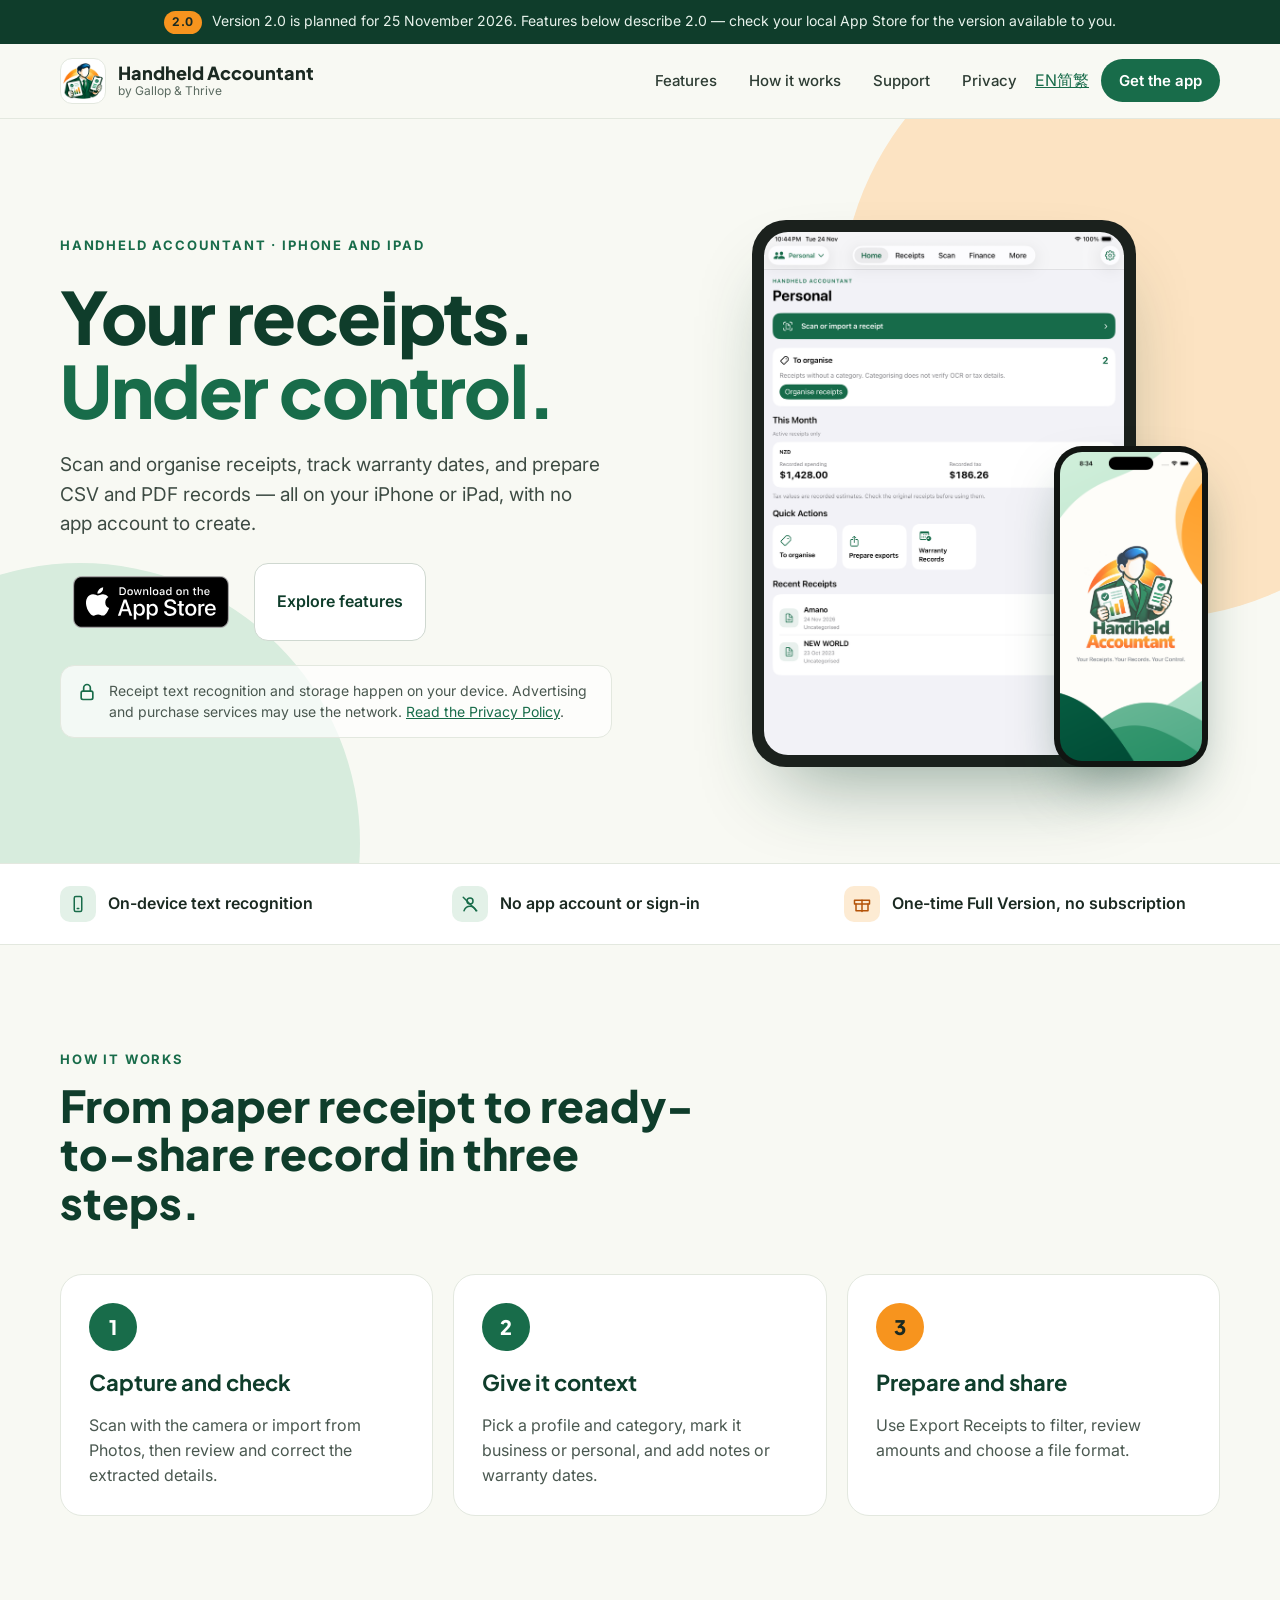
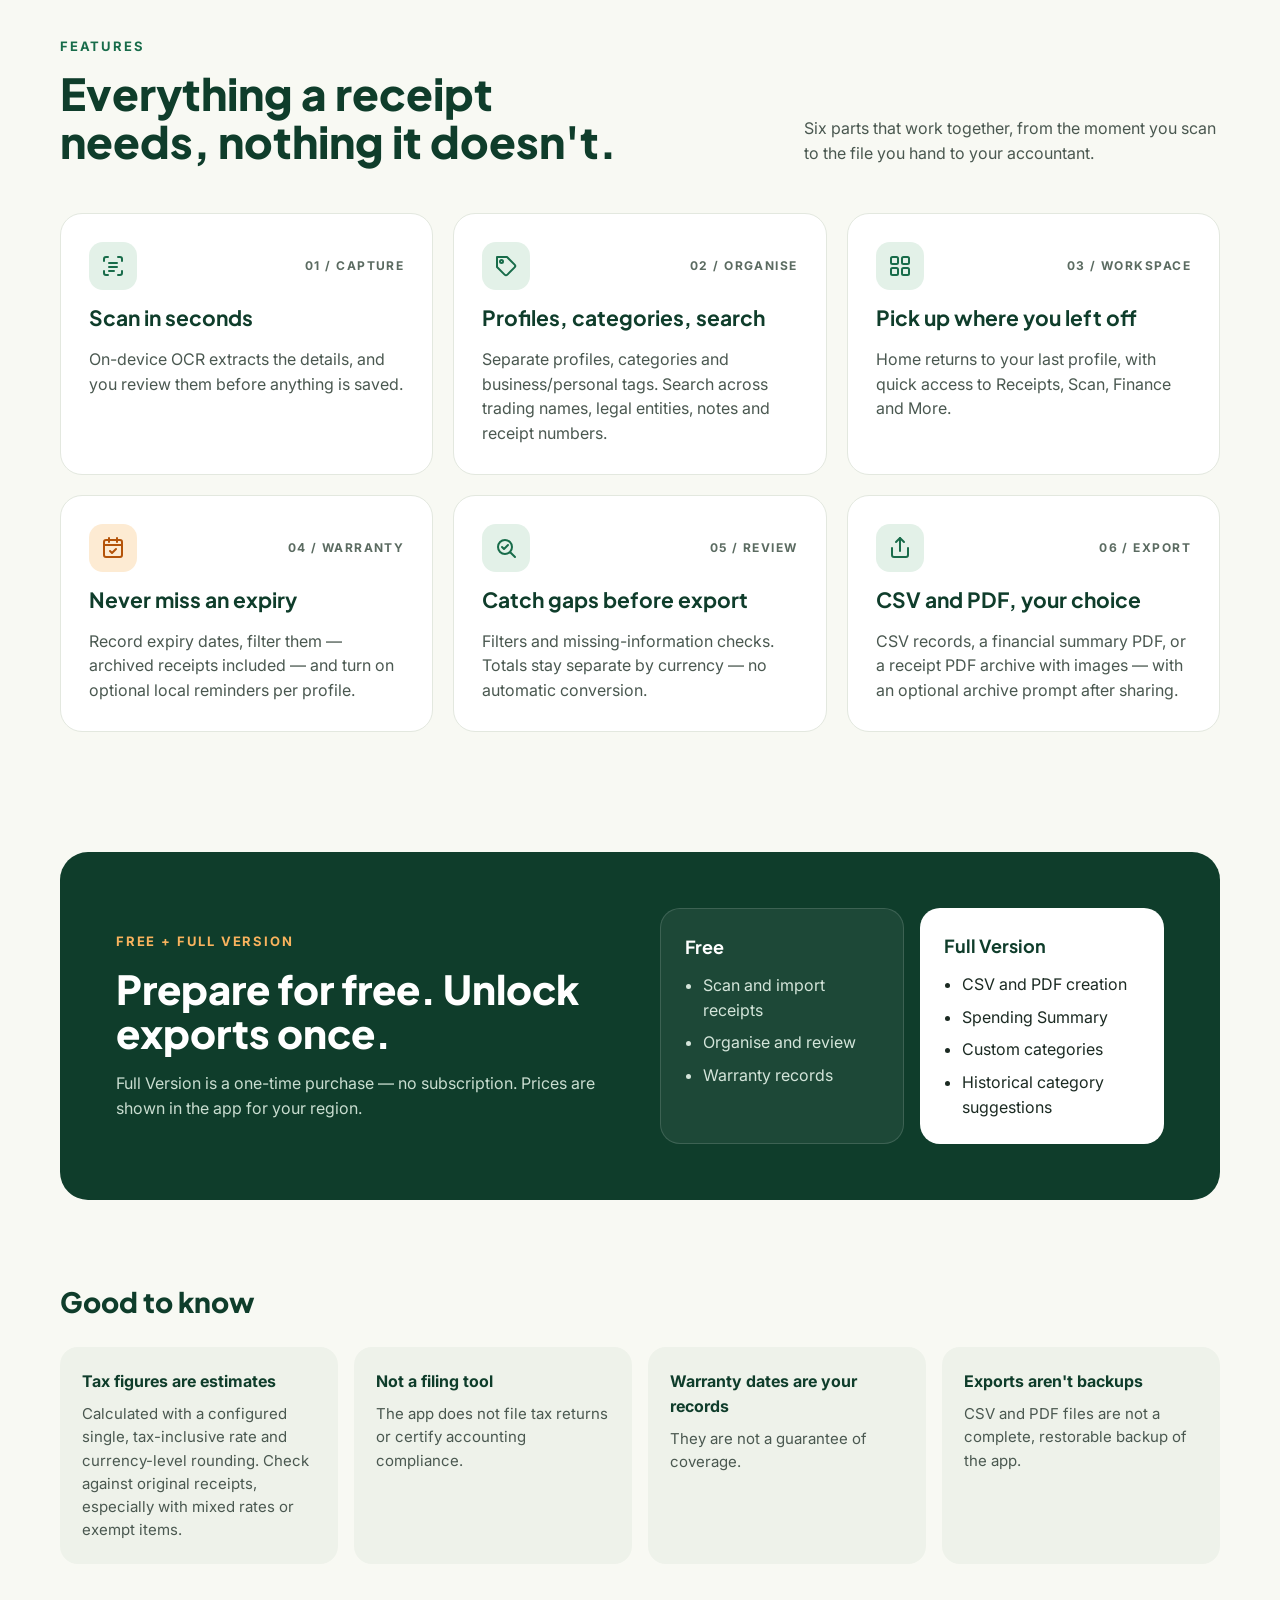
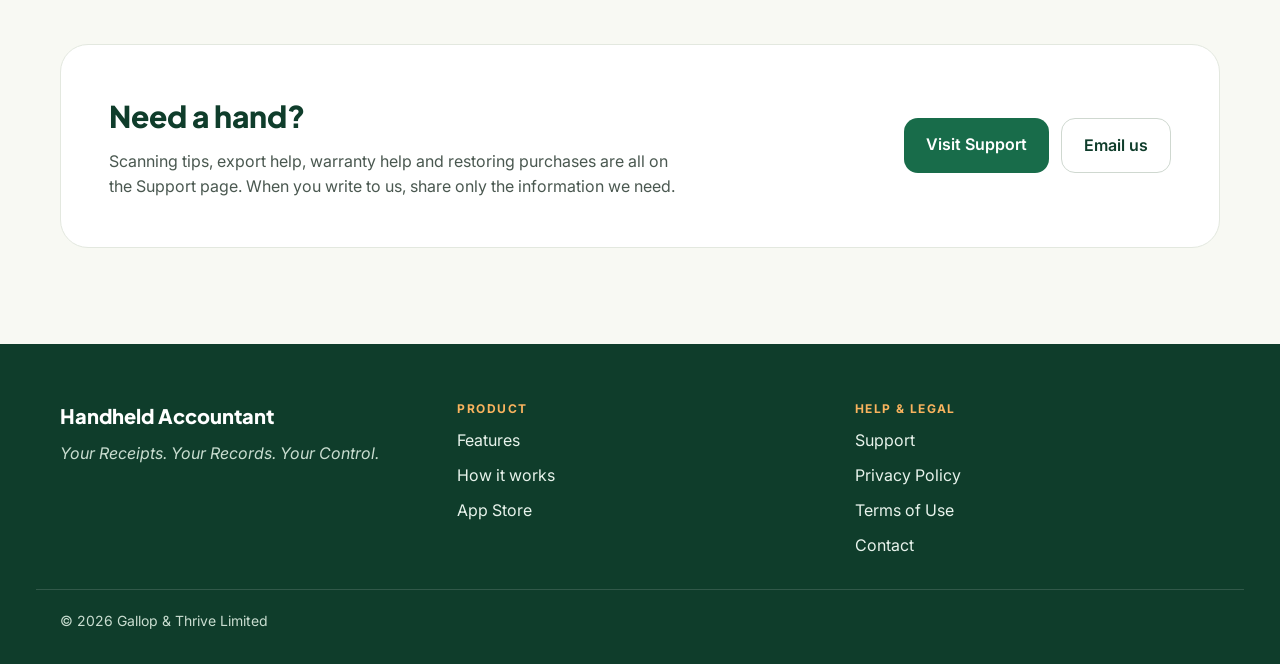
==== commit a256706d: "Add language switcher to homepage" ====
--- a/index.html
+++ b/index.html
@@ -5,7 +5,7 @@
 <meta charset="utf-8"/>
 <title>Handheld Accountant — Home</title>
 
-<link href="https://fonts.googleapis.com" rel="preconnect"/><link href="https://fonts.googleapis.com/css2?family=Inter:wght@400;500;600;700&amp;family=Plus+Jakarta+Sans:wght@600;700;800&amp;display=swap" rel="stylesheet"/><meta content="width=device-width, initial-scale=1" name="viewport"/><meta content="Scan, organise and review receipts on iPhone and iPad. Track warranty records and prepare CSV and PDF exports." name="description"/><meta content="#186C4A" name="theme-color"/><meta content="website" property="og:type"/><meta content="Handheld Accountant — Home" property="og:title"/><meta content="Scan, organise and review receipts on iPhone and iPad. Track warranty records and prepare CSV and PDF exports." property="og:description"/><meta content="https://gallopnthrive-web.github.io/" property="og:url"/><meta content="https://gallopnthrive-web.github.io/assets/og-image.jpg" property="og:image"/><meta content="1200" property="og:image:width"/><meta content="630" property="og:image:height"/><meta content="summary_large_image" name="twitter:card"/><link href="/css/site.css?v=20261124-2" rel="stylesheet"/><link href="/assets/favicon-32.png" rel="icon" sizes="32x32" type="image/png"/><link href="/assets/apple-touch-icon.png" rel="apple-touch-icon"/><link href="https://gallopnthrive-web.github.io/" rel="canonical"/></head>
+<link href="https://fonts.googleapis.com" rel="preconnect"/><link href="https://fonts.googleapis.com/css2?family=Inter:wght@400;500;600;700&amp;family=Plus+Jakarta+Sans:wght@600;700;800&amp;display=swap" rel="stylesheet"/><meta content="width=device-width, initial-scale=1" name="viewport"/><meta content="Scan, organise and review receipts on iPhone and iPad. Track warranty records and prepare CSV and PDF exports." name="description"/><meta content="#186C4A" name="theme-color"/><meta content="website" property="og:type"/><meta content="en_NZ" property="og:locale"/><meta content="Handheld Accountant — Home" property="og:title"/><meta content="Scan, organise and review receipts on iPhone and iPad. Track warranty records and prepare CSV and PDF exports." property="og:description"/><meta content="https://gallopnthrive-web.github.io/" property="og:url"/><meta content="https://gallopnthrive-web.github.io/assets/og-image.jpg" property="og:image"/><meta content="1200" property="og:image:width"/><meta content="630" property="og:image:height"/><meta content="summary_large_image" name="twitter:card"/><link href="/css/site.css?v=20261124-3" rel="stylesheet"/><link href="/assets/favicon-32.png" rel="icon" sizes="32x32" type="image/png"/><link href="/assets/apple-touch-icon.png" rel="apple-touch-icon"/><link href="https://gallopnthrive-web.github.io/" rel="canonical"/><link href="https://gallopnthrive-web.github.io/" hreflang="en" rel="alternate"/><link href="https://gallopnthrive-web.github.io/zh-hans/" hreflang="zh-Hans" rel="alternate"/><link href="https://gallopnthrive-web.github.io/zh-hant/" hreflang="zh-Hant" rel="alternate"/><link href="https://gallopnthrive-web.github.io/" hreflang="x-default" rel="alternate"/></head>
 <body><a class="skip-link" href="#main">Skip to content</a>
 
 
@@ -26,6 +26,7 @@
 <a class="nav-link design-013" href="#workflow">How it works</a>
 <a class="nav-link design-013" href="/Handheld-Accountants/support.html">Support</a>
 <a class="nav-link design-013" href="/Handheld-Accountants/">Privacy</a>
+<div class="lang-switch" role="group" aria-label="Language"><a href="/" hreflang="en" lang="en" title="English" aria-label="English" aria-current="true">EN</a><a href="/zh-hans/" hreflang="zh-Hans" lang="zh-Hans" title="简体中文" aria-label="简体中文">简</a><a href="/zh-hant/" hreflang="zh-Hant" lang="zh-Hant" title="繁體中文" aria-label="繁體中文">繁</a></div>
 <a class="nav-link design-014" href="https://apps.apple.com/app/id6785436951">Get the app</a>
 </nav>
 </div>
--- a/css/site.css
+++ b/css/site.css
@@ -0,0 +1,162 @@
+/* Shared styles, extracted without redesigning the supplied layouts. */
+body{margin:0;background:#F8F9F3}a{color:#186C4A}a:hover{color:#0F3D2B}
+html{scroll-behavior:smooth} :target{scroll-margin-top:140px}
+img{max-width:100%} .skip-link{position:fixed;top:-100px;left:16px;z-index:100;background:white;padding:12px 20px}.skip-link:focus{top:12px}
+:focus-visible{outline:3px solid #B45309;outline-offset:4px}
+.app-store-badge{display:inline-flex;align-items:center;padding:13px}.app-store-badge img{height:52px;width:auto;display:block}
+.faq-item{border-radius:18px;background:#fff;border:1px solid #E3E8DF;overflow:hidden}
+.faq-item summary{min-height:64px;box-sizing:border-box;padding:18px 22px;display:flex;align-items:center;justify-content:space-between;gap:16px;cursor:pointer;font:600 17px Inter,system-ui,sans-serif;color:#1B2A22;list-style:none}
+.faq-item summary::-webkit-details-marker{display:none}.faq-item summary:after{content:'+';flex:none;width:32px;height:32px;border-radius:50%;background:#E3F1E8;color:#186C4A;display:flex;align-items:center;justify-content:center;font-size:20px}.faq-item[open] summary:after{content:'−'}
+.faq-item p{margin:0;padding:0 22px 22px;color:#4A5850;font-size:16px}
+.legal-section{display:flex;flex-direction:column;gap:14px;padding-top:44px;border-top:1px solid #E3E8DF}
+.legal-section h2{margin:0;font-family:'Plus Jakarta Sans',sans-serif;font-size:26px;line-height:1.2;color:#0F3D2B}.legal-section h3{margin:0;font-size:18px;color:#0F3D2B}.legal-section p,.legal-section ul{margin:0}.legal-section li+li{margin-top:6px}.legal-content{overflow-wrap:anywhere}.policy-introduction p:first-child{margin-top:0}
+.design-001{font-family: Inter, system-ui, sans-serif; color: #1B2A22; background: #F8F9F3; line-height: 1.55}
+.design-002{background: #0F3D2B; color: #E8F3EC; font-size: 14px; padding: 10px 24px; text-align: center}
+.design-003{display: inline-block; background: #F7941E; color: #1B2A22; font-weight: 700; font-size: 12px; letter-spacing: 0.04em; padding: 2px 8px; border-radius: 999px; margin-right: 10px}
+.design-004{position: sticky; top: 0; z-index: 10; background: rgba(248,249,243,0.94); border-bottom: 1px solid #E3E8DF}
+.design-005{max-width: 1160px; margin: 0 auto; padding: 14px 24px; display: flex; flex-wrap: wrap; align-items: center; justify-content: space-between; gap: 16px}
+.design-006{display: flex; align-items: center; gap: 12px; text-decoration: none; color: #1B2A22}
+.design-007{width: 44px; height: 44px; border-radius: 12px; background: #FFFFFF; border: 1px solid #E3E8DF; display: flex; align-items: center; justify-content: center; overflow: hidden}
+.design-008{width: 40px; height: auto}
+.design-009{display: flex; flex-direction: column; line-height: 1.15}
+.design-010{font-family: 'Plus Jakarta Sans', sans-serif; font-weight: 800; font-size: 18px}
+.design-011{font-size: 12px; color: #5B6B61}
+.design-012{display: flex; flex-wrap: wrap; align-items: center; gap: 4px}
+.design-013{padding: 10px 14px; border-radius: 10px; text-decoration: none; color: #2E3D34; font-weight: 500; font-size: 15px}
+.design-014{margin-left: 8px; padding: 10px 18px; border-radius: 999px; text-decoration: none; background: #186C4A; color: #FFFFFF; font-weight: 600; font-size: 15px}
+.design-015{position: relative; overflow: hidden}
+.design-016{position: absolute; right: -180px; top: -120px; width: 620px; height: 620px; border-radius: 50%; background: #FCE3C2}
+.design-017{position: absolute; left: -200px; bottom: -260px; width: 560px; height: 560px; border-radius: 50%; background: #D7ECDD}
+.design-018{position: relative; max-width: 1160px; margin: 0 auto; padding: 88px 24px 96px; display: grid; grid-template-columns: repeat(auto-fit, minmax(min(100%, 440px), 1fr)); gap: 56px; align-items: center}
+.design-019{display: flex; flex-direction: column; gap: 24px}
+.design-020{margin: 0; font-size: 13px; font-weight: 700; letter-spacing: 0.14em; text-transform: uppercase; color: #186C4A}
+.design-021{margin: 0; font-family: 'Plus Jakarta Sans', sans-serif; font-weight: 800; font-size: clamp(44px, 6vw, 72px); line-height: 1.02; letter-spacing: -0.02em; color: #0F3D2B}
+.design-022{color: #186C4A}
+.design-023{margin: 0; font-size: 19px; color: #3D4B43; max-width: 34rem}
+.design-024{display: flex; flex-wrap: wrap; gap: 12px}
+.design-025{display: inline-flex; align-items: center; padding: 14px 22px; border-radius: 14px; background: #FFFFFF; border: 1px solid #CFD8D0; color: #0F3D2B; text-decoration: none; font-weight: 600; font-size: 16px}
+.design-026{display: flex; gap: 12px; align-items: flex-start; padding: 14px 16px; border-radius: 14px; background: rgba(255,255,255,0.7); border: 1px solid #E3E8DF; max-width: 34rem}
+.design-027{flex: none; margin-top: 2px}
+.design-028{margin: 0; font-size: 14px; color: #4A5850}
+.design-029{position: relative; display: flex; justify-content: center; align-items: flex-end; min-height: 560px}
+.design-030{position: relative; z-index: 1; width: 360px; padding: 12px; border-radius: 34px; background: #1B211D; box-shadow: 0 40px 80px -30px rgba(15,61,43,0.45)}
+.design-031{display: block; width: 100%; height: auto; border-radius: 24px}
+.design-032{position: absolute; z-index: 2; right: 12px; bottom: 0; width: 142px; padding: 6px; border-radius: 28px; background: #111512; box-shadow: 0 28px 55px -18px rgba(15,61,43,0.55)}
+.design-033{display: block; width: 100%; height: auto; border-radius: 22px}
+.design-034{border-top: 1px solid #E3E8DF; border-bottom: 1px solid #E3E8DF; background: #FFFFFF}
+.design-035{max-width: 1160px; margin: 0 auto; padding: 22px 24px; display: grid; grid-template-columns: repeat(auto-fit, minmax(240px, 1fr)); gap: 16px}
+.design-036{display: flex; align-items: center; gap: 12px; font-weight: 600; color: #1B2A22}
+.design-037{width: 36px; height: 36px; border-radius: 10px; background: #E3F1E8; display: flex; align-items: center; justify-content: center}
+.design-038{width: 36px; height: 36px; border-radius: 10px; background: #FDEBD3; display: flex; align-items: center; justify-content: center}
+.design-039{max-width: 1160px; margin: 0 auto; padding: 104px 24px 40px}
+.design-040{margin: 0 0 12px; font-size: 13px; font-weight: 700; letter-spacing: 0.14em; text-transform: uppercase; color: #186C4A}
+.design-041{margin: 0 0 48px; font-family: 'Plus Jakarta Sans', sans-serif; font-weight: 800; font-size: clamp(32px, 4vw, 44px); line-height: 1.1; color: #0F3D2B; max-width: 40rem}
+.design-042{list-style: none; margin: 0; padding: 0; display: grid; grid-template-columns: repeat(auto-fit, minmax(280px, 1fr)); gap: 20px}
+.design-043{padding: 28px; border-radius: 22px; background: #FFFFFF; border: 1px solid #E3E8DF; display: flex; flex-direction: column; gap: 14px}
+.design-044{width: 48px; height: 48px; border-radius: 50%; background: #186C4A; color: #FFFFFF; font-family: 'Plus Jakarta Sans', sans-serif; font-weight: 800; font-size: 20px; display: flex; align-items: center; justify-content: center}
+.design-045{margin: 0; font-family: 'Plus Jakarta Sans', sans-serif; font-size: 22px; color: #0F3D2B}
+.design-046{margin: 0; color: #4A5850}
+.design-047{width: 48px; height: 48px; border-radius: 50%; background: #F7941E; color: #1B2A22; font-family: 'Plus Jakarta Sans', sans-serif; font-weight: 800; font-size: 20px; display: flex; align-items: center; justify-content: center}
+.design-048{max-width: 1160px; margin: 0 auto; padding: 80px 24px 40px}
+.design-049{display: flex; flex-wrap: wrap; justify-content: space-between; align-items: flex-end; gap: 24px; margin-bottom: 48px}
+.design-050{margin: 0; font-family: 'Plus Jakarta Sans', sans-serif; font-weight: 800; font-size: clamp(32px, 4vw, 44px); line-height: 1.1; color: #0F3D2B; max-width: 36rem}
+.design-051{margin: 0; color: #4A5850; max-width: 26rem}
+.design-052{display: grid; grid-template-columns: repeat(auto-fit, minmax(320px, 1fr)); gap: 20px}
+.design-053{padding: 28px; border-radius: 22px; background: #FFFFFF; border: 1px solid #E3E8DF; display: flex; flex-direction: column; gap: 12px}
+.design-054{display: flex; justify-content: space-between; align-items: center}
+.design-055{width: 48px; height: 48px; border-radius: 14px; background: #E3F1E8; display: flex; align-items: center; justify-content: center}
+.design-056{font-size: 12px; font-weight: 700; letter-spacing: 0.12em; color: #5B6B61}
+.design-057{margin: 0; font-family: 'Plus Jakarta Sans', sans-serif; font-size: 21px; color: #0F3D2B}
+.design-058{width: 48px; height: 48px; border-radius: 14px; background: #FDEBD3; display: flex; align-items: center; justify-content: center}
+.design-059{max-width: 1160px; margin: 0 auto; padding: 80px 24px}
+.design-060{border-radius: 28px; background: #0F3D2B; color: #E8F3EC; padding: clamp(28px, 5vw, 56px); display: grid; grid-template-columns: repeat(auto-fit, minmax(min(100%, 380px), 1fr)); gap: 40px; align-items: center}
+.design-061{display: flex; flex-direction: column; gap: 16px}
+.design-062{margin: 0; font-size: 13px; font-weight: 700; letter-spacing: 0.14em; text-transform: uppercase; color: #F9B35E}
+.design-063{margin: 0; font-family: 'Plus Jakarta Sans', sans-serif; font-weight: 800; font-size: clamp(30px, 3.6vw, 40px); line-height: 1.1; color: #FFFFFF}
+.design-064{margin: 0; color: #C9DDD0}
+.design-065{display: grid; grid-template-columns: repeat(auto-fit, minmax(220px, 1fr)); gap: 16px}
+.design-066{padding: 24px; border-radius: 20px; background: rgba(255,255,255,0.06); border: 1px solid rgba(255,255,255,0.14)}
+.design-067{margin: 0 0 12px; font-family: 'Plus Jakarta Sans', sans-serif; font-size: 18px; color: #FFFFFF}
+.design-068{margin: 0; padding-left: 18px; color: #D4E5DA; display: flex; flex-direction: column; gap: 8px}
+.design-069{padding: 24px; border-radius: 20px; background: #FFFFFF; color: #1B2A22}
+.design-070{margin: 0 0 12px; font-family: 'Plus Jakarta Sans', sans-serif; font-size: 18px; color: #0F3D2B}
+.design-071{margin: 0; padding-left: 18px; display: flex; flex-direction: column; gap: 8px}
+.design-072{max-width: 1160px; margin: 0 auto; padding: 0 24px 80px}
+.design-073{margin: 0 0 24px; font-family: 'Plus Jakarta Sans', sans-serif; font-weight: 800; font-size: 28px; color: #0F3D2B}
+.design-074{display: grid; grid-template-columns: repeat(auto-fit, minmax(250px, 1fr)); gap: 16px}
+.design-075{padding: 22px; border-radius: 18px; background: #EEF2EA}
+.design-076{margin: 0 0 8px; font-size: 16px; color: #0F3D2B}
+.design-077{margin: 0; font-size: 15px; color: #4A5850}
+.design-078{max-width: 1160px; margin: 0 auto; padding: 0 24px 96px}
+.design-079{border-radius: 28px; background: #FFFFFF; border: 1px solid #E3E8DF; padding: clamp(28px, 5vw, 48px); display: flex; flex-wrap: wrap; align-items: center; justify-content: space-between; gap: 28px}
+.design-080{display: flex; flex-direction: column; gap: 10px; max-width: 36rem}
+.design-081{margin: 0; font-family: 'Plus Jakarta Sans', sans-serif; font-weight: 800; font-size: 30px; color: #0F3D2B}
+.design-082{padding: 14px 22px; border-radius: 14px; background: #186C4A; color: #FFFFFF; text-decoration: none; font-weight: 600}
+.design-083{padding: 14px 22px; border-radius: 14px; background: #FFFFFF; border: 1px solid #CFD8D0; color: #0F3D2B; text-decoration: none; font-weight: 600}
+.design-084{background: #0F3D2B; color: #C9DDD0}
+.design-085{max-width: 1160px; margin: 0 auto; padding: 56px 24px 32px; display: grid; grid-template-columns: repeat(auto-fit, minmax(220px, 1fr)); gap: 32px}
+.design-086{display: flex; flex-direction: column; gap: 10px}
+.design-087{font-family: 'Plus Jakarta Sans', sans-serif; font-weight: 800; font-size: 20px; color: #FFFFFF}
+.design-088{font-style: italic}
+.design-089{font-size: 12px; font-weight: 700; letter-spacing: 0.12em; color: #F9B35E}
+.design-090{color: #E8F3EC; text-decoration: none}
+.design-091{max-width: 1160px; margin: 0 auto; padding: 20px 24px 32px; border-top: 1px solid rgba(255,255,255,0.14); font-size: 14px}
+.design-092{padding: 10px 14px; border-radius: 10px; text-decoration: none; color: #0F3D2B; background: #E3F1E8; font-weight: 600; font-size: 15px}
+.design-093{position: relative; overflow: hidden; border-bottom: 1px solid #E3E8DF}
+.design-094{position: absolute; right: -140px; top: -200px; width: 480px; height: 480px; border-radius: 50%; background: #FCE3C2}
+.design-095{position: relative; max-width: 1160px; margin: 0 auto; padding: 72px 24px 64px; display: flex; flex-wrap: wrap; align-items: center; justify-content: space-between; gap: 40px}
+.design-096{display: flex; flex-direction: column; gap: 16px; flex: 1 1 520px}
+.design-097{margin: 0; font-family: 'Plus Jakarta Sans', sans-serif; font-weight: 800; font-size: clamp(38px, 5vw, 56px); line-height: 1.05; color: #0F3D2B}
+.design-098{margin: 0; font-size: 18px; color: #3D4B43; max-width: 36rem}
+.design-099{width: 220px; height: auto; flex: none}
+.design-100{max-width: 1160px; margin: 0 auto; padding: 48px 24px 0}
+.design-101{display: grid; grid-template-columns: repeat(auto-fit, minmax(230px, 1fr)); gap: 16px}
+.design-102{padding: 22px; border-radius: 18px; background: #FFFFFF; border: 1px solid #E3E8DF; text-decoration: none; color: #1B2A22; display: flex; flex-direction: column; gap: 10px}
+.design-103{font-weight: 700; font-size: 17px}
+.design-104{font-size: 14px; color: #5B6B61}
+.design-105{max-width: 1160px; margin: 0 auto; padding: 64px 24px 96px; display: flex; flex-wrap: wrap; gap: 32px; align-items: flex-start}
+.design-106{flex: 999 1 560px; min-width: 0}
+.design-107{margin: 0 0 20px; font-family: 'Plus Jakarta Sans', sans-serif; font-weight: 800; font-size: 32px; color: #0F3D2B}
+.design-108{display: flex; flex-direction: column; gap: 12px}
+.design-109{flex: 1 1 320px; display: flex; flex-direction: column; gap: 16px}
+.design-110{padding: 28px; border-radius: 22px; background: #0F3D2B; color: #E8F3EC; display: flex; flex-direction: column; gap: 14px}
+.design-111{margin: 0; font-family: 'Plus Jakarta Sans', sans-serif; font-weight: 800; font-size: 24px; color: #FFFFFF}
+.design-112{display: inline-flex; align-items: center; justify-content: center; gap: 10px; padding: 14px 20px; border-radius: 14px; background: #F7941E; color: #1B2A22; text-decoration: none; font-weight: 700}
+.design-113{margin: 0; font-family: 'Plus Jakarta Sans', sans-serif; font-weight: 800; font-size: 20px; color: #0F3D2B}
+.design-114{margin: 0; padding: 0; list-style: none; display: flex; flex-direction: column; gap: 12px}
+.design-115{display: flex; gap: 10px}
+.design-116{margin: 0; padding: 14px; border-radius: 12px; background: #FDF1E1; color: #6B3A06; font-size: 14px}
+.design-117{font-family: Inter, system-ui, sans-serif; color: #1B2A22; background: #F8F9F3; line-height: 1.65}
+.design-118{max-width: 1160px; margin: 0 auto; padding: 14px 24px; display: flex; flex-wrap: wrap; align-items: center; justify-content: space-between; gap: 16px; line-height: 1.55}
+.design-119{border-bottom: 1px solid #E3E8DF; background: #FFFFFF}
+.design-120{max-width: 1160px; margin: 0 auto; padding: 64px 24px 48px; display: flex; flex-direction: column; gap: 16px}
+.design-121{margin: 0; font-family: 'Plus Jakarta Sans', sans-serif; font-weight: 800; font-size: clamp(38px, 5vw, 52px); line-height: 1.05; color: #0F3D2B}
+.design-122{margin: 0; font-size: 18px; color: #3D4B43; max-width: 44rem}
+.design-123{display: flex; flex-wrap: wrap; gap: 10px}
+.design-124{padding: 6px 12px; border-radius: 999px; background: #E3F1E8; color: #0F3D2B; font-size: 14px; font-weight: 600}
+.design-125{padding: 6px 12px; border-radius: 999px; background: #EEF2EA; color: #3D4B43; font-size: 14px; font-weight: 600}
+.design-126{max-width: 1160px; margin: 0 auto; padding: 40px 24px 0}
+.design-127{display: grid; grid-template-columns: repeat(auto-fit, minmax(240px, 1fr)); gap: 16px}
+.design-128{padding: 20px; border-radius: 18px; background: #FFFFFF; border: 1px solid #E3E8DF}
+.design-129{display: block; color: #0F3D2B; margin-bottom: 4px}
+.design-130{font-size: 15px; color: #4A5850}
+.design-131{max-width: 1160px; margin: 0 auto; padding: 48px 24px 96px; display: flex; flex-wrap: wrap; gap: 48px; align-items: flex-start}
+.design-132{flex: 1 1 260px; padding: 22px; border-radius: 18px; background: #FFFFFF; border: 1px solid #E3E8DF; line-height: 1.4}
+.design-133{margin: 0 0 12px; font-size: 12px; font-weight: 700; letter-spacing: 0.12em; color: #5B6B61}
+.design-134{margin: 0; padding-left: 22px; display: flex; flex-direction: column; gap: 9px; font-size: 15px}
+.design-135{flex: 999 1 560px; min-width: 0; max-width: 46rem; display: flex; flex-direction: column; gap: 44px; font-size: 17px; color: #2E3D34}
+.design-136{background: #0F3D2B; color: #C9DDD0; line-height: 1.55}
+.design-137{padding: 22px 24px; border-radius: 18px; background: #FDF1E1; border: 1px solid #F6D4A6; display: flex; gap: 14px; align-items: flex-start}
+.design-138{flex: none; margin-top: 3px}
+.design-139{margin: 0; color: #5A3205}
+.design-140{text-decoration: none}
+.design-141{flex: 999 1 560px; min-width: 0; max-width: 46rem; display: flex; flex-direction: column; gap: 40px; font-size: 17px; color: #2E3D34}
+.design-142{display: flex; flex-direction: column; gap: 14px}
+.design-143{margin: 0; font-family: 'Plus Jakarta Sans', sans-serif; font-size: 26px; line-height: 1.2; color: #0F3D2B}
+.design-144{margin: 0; padding: 16px 18px; border-radius: 12px; border: 1.5px dashed #B9C6BC; background: #FFFFFF; color: #5B6B61; font-size: 15px}
+.design-145{display: flex; flex-direction: column; gap: 14px; padding-top: 40px; border-top: 1px solid #E3E8DF}
+.design-146{padding: 22px; border-radius: 18px; background: #0F3D2B; color: #E8F3EC; display: flex; flex-wrap: wrap; justify-content: space-between; align-items: center; gap: 16px}
+.design-147{padding: 12px 18px; border-radius: 12px; background: #F7941E; color: #1B2A22; text-decoration: none; font-weight: 700}
+.design-148{color: #FFFFFF; font-weight: 600; text-decoration: none}
+@media(max-width:600px){.site-header{position:relative}.site-header nav{gap:2px}.site-header .nav-link{padding:8px 10px;margin-left:0}main div,main aside,main nav,main article{min-width:0;max-width:100%;box-sizing:border-box}main [class]{overflow-wrap:break-word}.design-035{max-width: 1160px; margin: 0 auto; padding: 22px 24px; display: grid; grid-template-columns: repeat(auto-fit, minmax(min(100%, 240px), 1fr)); gap: 16px}.design-042{list-style: none; margin: 0; padding: 0; display: grid; grid-template-columns: repeat(auto-fit, minmax(min(100%, 280px), 1fr)); gap: 20px}.design-052{display: grid; grid-template-columns: repeat(auto-fit, minmax(min(100%, 320px), 1fr)); gap: 20px}.design-065{display: grid; grid-template-columns: repeat(auto-fit, minmax(min(100%, 220px), 1fr)); gap: 16px}.design-074{display: grid; grid-template-columns: repeat(auto-fit, minmax(min(100%, 250px), 1fr)); gap: 16px}.design-085{max-width: 1160px; margin: 0 auto; padding: 56px 24px 32px; display: grid; grid-template-columns: repeat(auto-fit, minmax(min(100%, 220px), 1fr)); gap: 32px}.design-101{display: grid; grid-template-columns: repeat(auto-fit, minmax(min(100%, 230px), 1fr)); gap: 16px}.design-127{display: grid; grid-template-columns: repeat(auto-fit, minmax(min(100%, 240px), 1fr)); gap: 16px}}
+@media(prefers-reduced-motion:reduce){html{scroll-behavior:auto}}
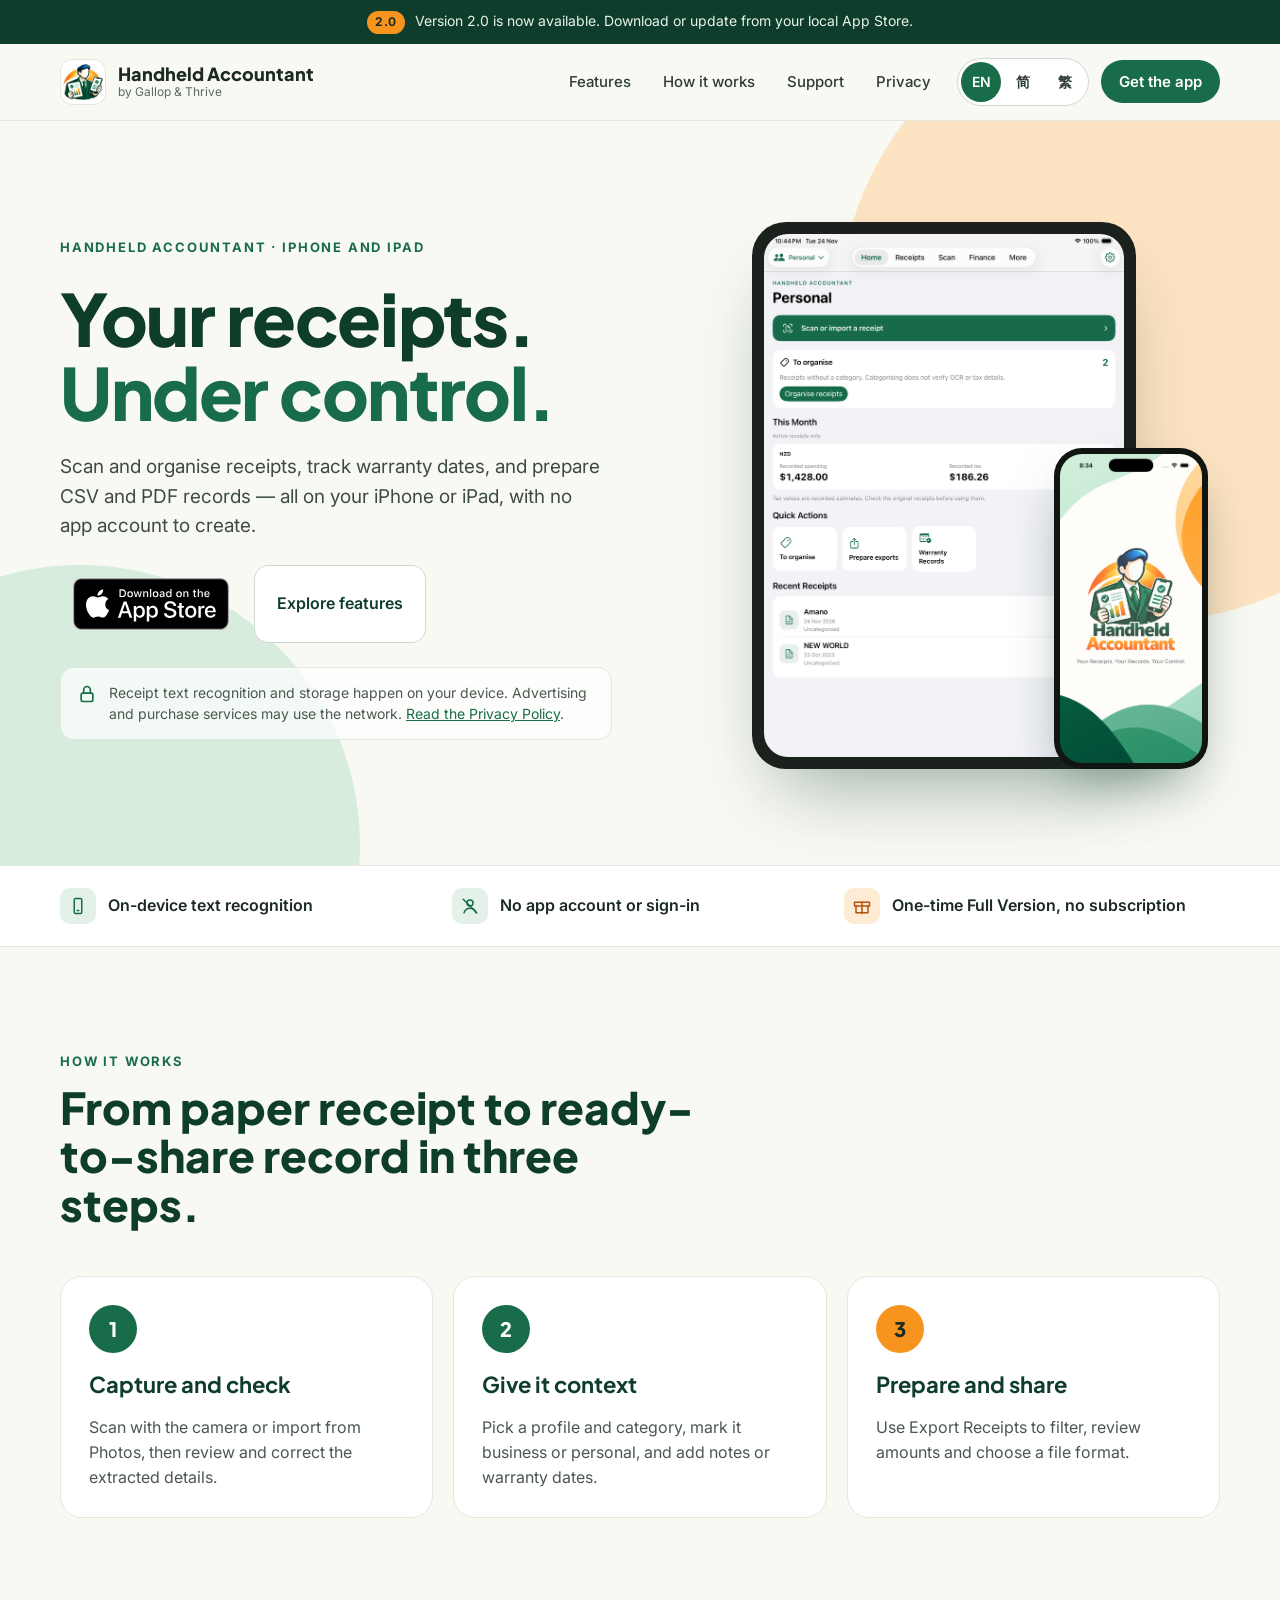
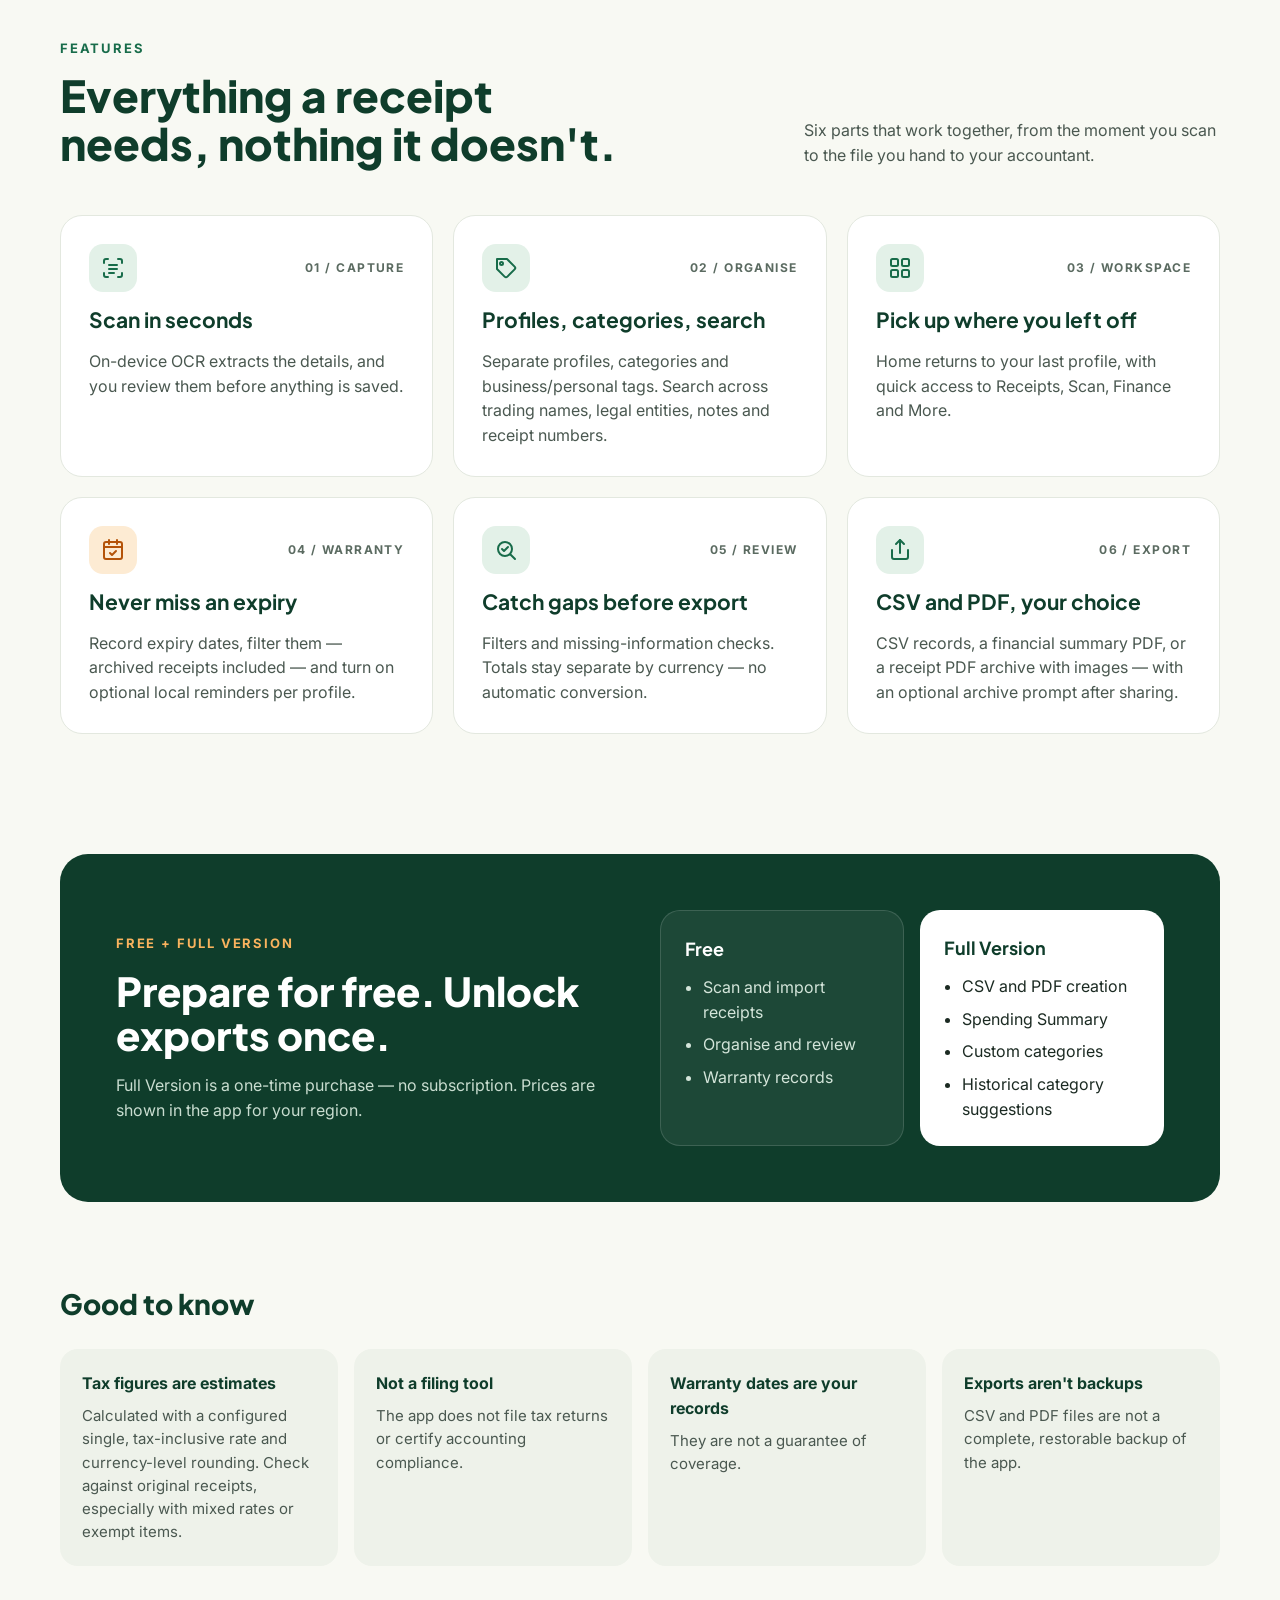
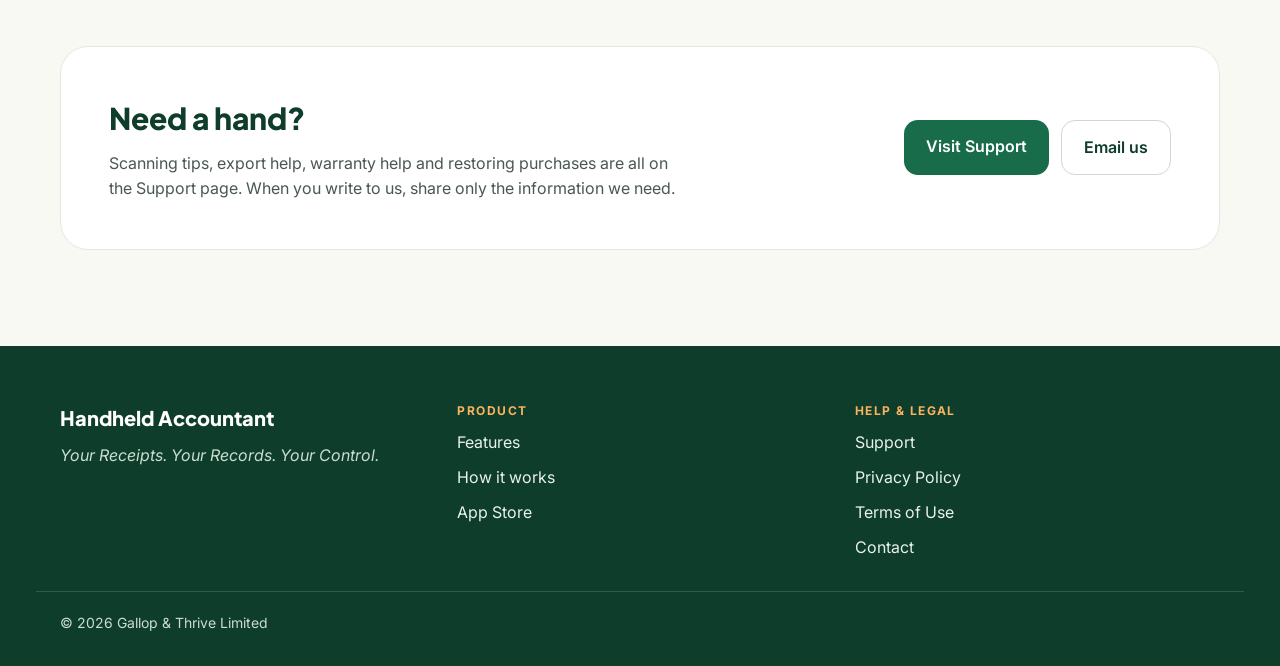
==== commit 46e02066: "Update website for 2.0 release" ====
--- a/index.html
+++ b/index.html
@@ -12,7 +12,7 @@
 <div class="design-001">
 <!-- Version notice -->
 <div class="version-notice design-002">
-<span class="design-003">2.0</span>Version 2.0 is planned for 25 November 2026. Features below describe 2.0 — check your local App Store for the version available to you.
+<span class="design-003">2.0</span>Version 2.0 is now available. Download or update from your local App Store.
 </div>
 <!-- Header -->
 <header class="site-header design-004">
--- a/css/site.css
+++ b/css/site.css
@@ -160,3 +160,14 @@
 .design-148{color: #FFFFFF; font-weight: 600; text-decoration: none}
 @media(max-width:600px){.site-header{position:relative}.site-header nav{gap:2px}.site-header .nav-link{padding:8px 10px;margin-left:0}main div,main aside,main nav,main article{min-width:0;max-width:100%;box-sizing:border-box}main [class]{overflow-wrap:break-word}.design-035{max-width: 1160px; margin: 0 auto; padding: 22px 24px; display: grid; grid-template-columns: repeat(auto-fit, minmax(min(100%, 240px), 1fr)); gap: 16px}.design-042{list-style: none; margin: 0; padding: 0; display: grid; grid-template-columns: repeat(auto-fit, minmax(min(100%, 280px), 1fr)); gap: 20px}.design-052{display: grid; grid-template-columns: repeat(auto-fit, minmax(min(100%, 320px), 1fr)); gap: 20px}.design-065{display: grid; grid-template-columns: repeat(auto-fit, minmax(min(100%, 220px), 1fr)); gap: 16px}.design-074{display: grid; grid-template-columns: repeat(auto-fit, minmax(min(100%, 250px), 1fr)); gap: 16px}.design-085{max-width: 1160px; margin: 0 auto; padding: 56px 24px 32px; display: grid; grid-template-columns: repeat(auto-fit, minmax(min(100%, 220px), 1fr)); gap: 32px}.design-101{display: grid; grid-template-columns: repeat(auto-fit, minmax(min(100%, 230px), 1fr)); gap: 16px}.design-127{display: grid; grid-template-columns: repeat(auto-fit, minmax(min(100%, 240px), 1fr)); gap: 16px}}
 @media(prefers-reduced-motion:reduce){html{scroll-behavior:auto}}
+/* Language switcher + Chinese typography (added 24 November 2026) */
+.lang-switch{display:inline-flex;align-items:center;gap:2px;margin-left:8px;padding:3px;border:1px solid #CFD8D0;border-radius:999px;background:#FFFFFF}
+.lang-switch a{min-width:40px;min-height:40px;padding:0 10px;box-sizing:border-box;display:inline-flex;align-items:center;justify-content:center;border-radius:999px;font-size:14px;font-weight:600;line-height:1;color:#2E3D34;text-decoration:none}
+.lang-switch a:hover{background:#E3F1E8;color:#0F3D2B}
+.lang-switch a[aria-current]{background:#186C4A;color:#FFFFFF}
+html[lang="zh-Hans"] .design-001{font-family:Inter,"PingFang SC","Hiragino Sans GB","Microsoft YaHei","Noto Sans SC",system-ui,sans-serif;line-height:1.7}
+html[lang="zh-Hant"] .design-001{font-family:Inter,"PingFang TC","Hiragino Sans CNS","Microsoft JhengHei","Noto Sans TC",system-ui,sans-serif;line-height:1.7}
+html:lang(zh) .design-021{letter-spacing:0;line-height:1.15}
+html:lang(zh) .design-041,html:lang(zh) .design-050,html:lang(zh) .design-063{line-height:1.25}
+html:lang(zh) .design-020,html:lang(zh) .design-040,html:lang(zh) .design-062,html:lang(zh) .design-089{letter-spacing:.08em}
+@media(max-width:600px){.lang-switch{margin-left:0}}
